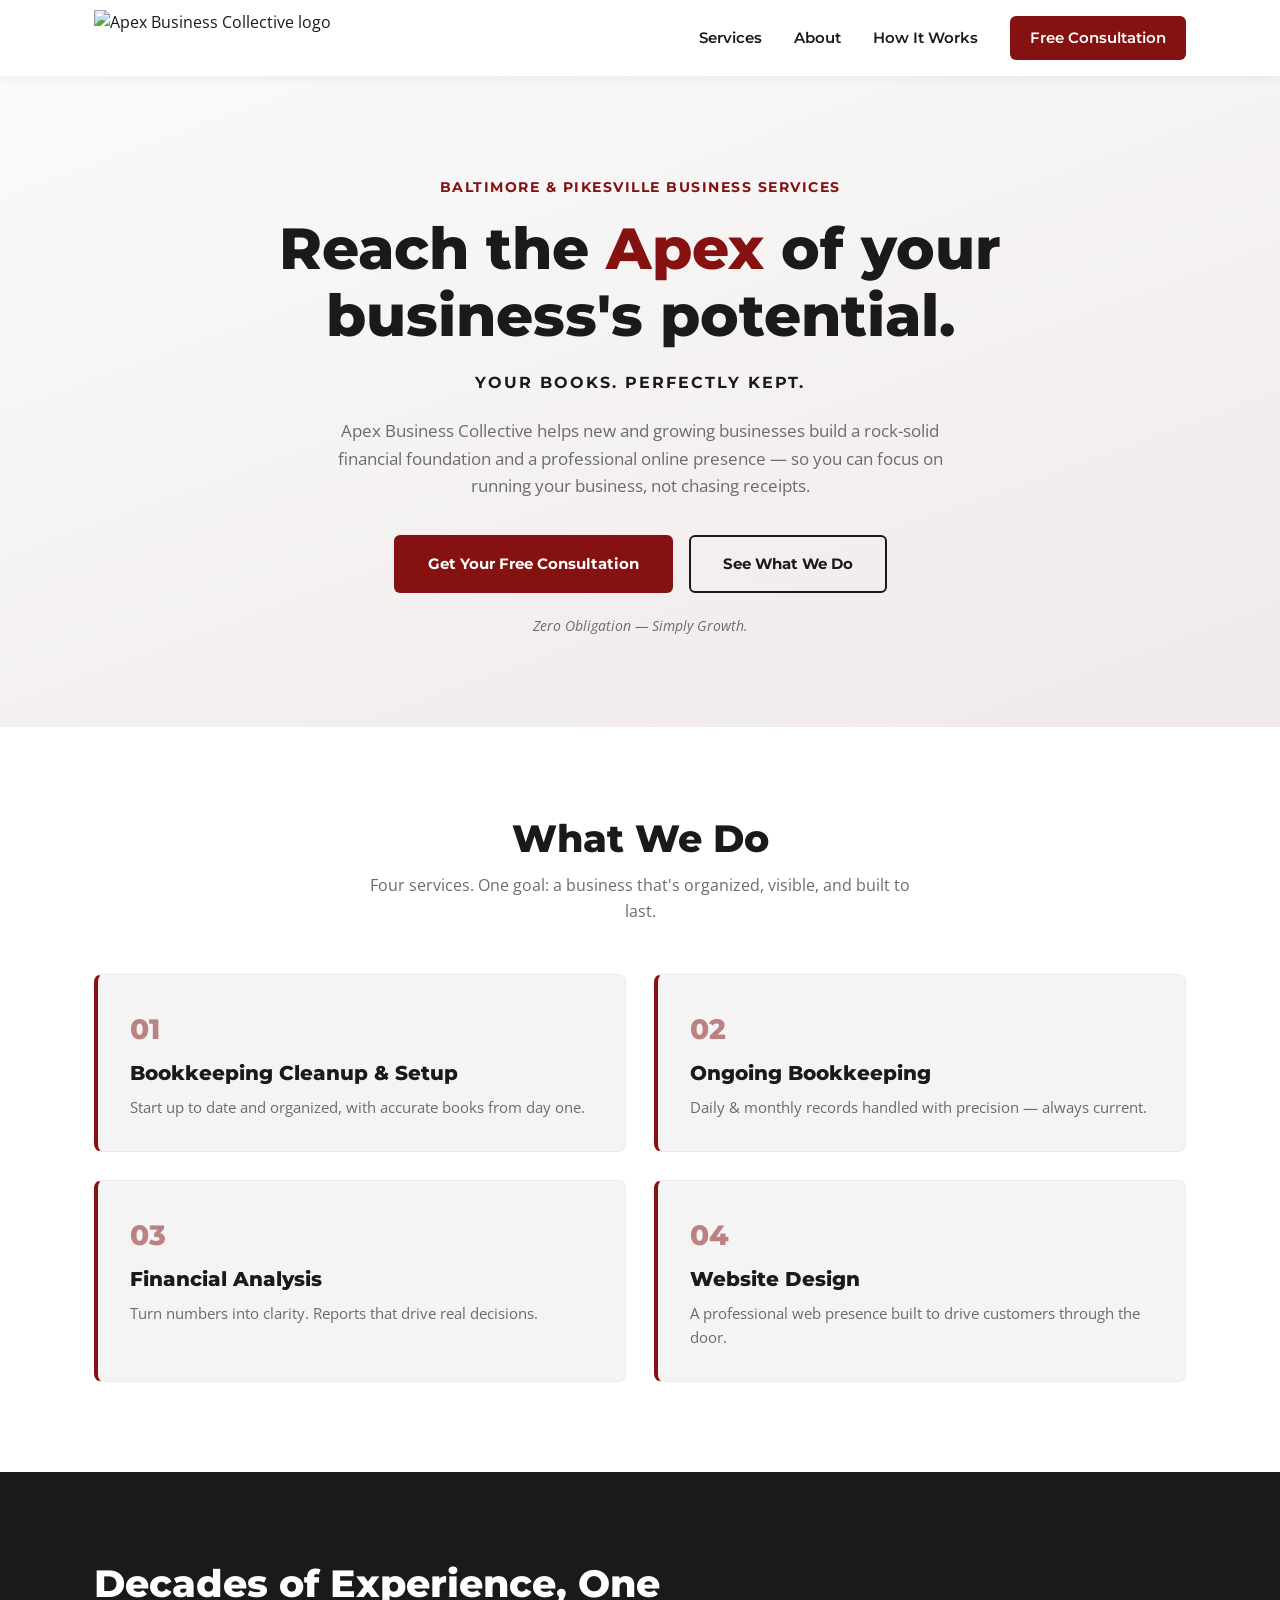
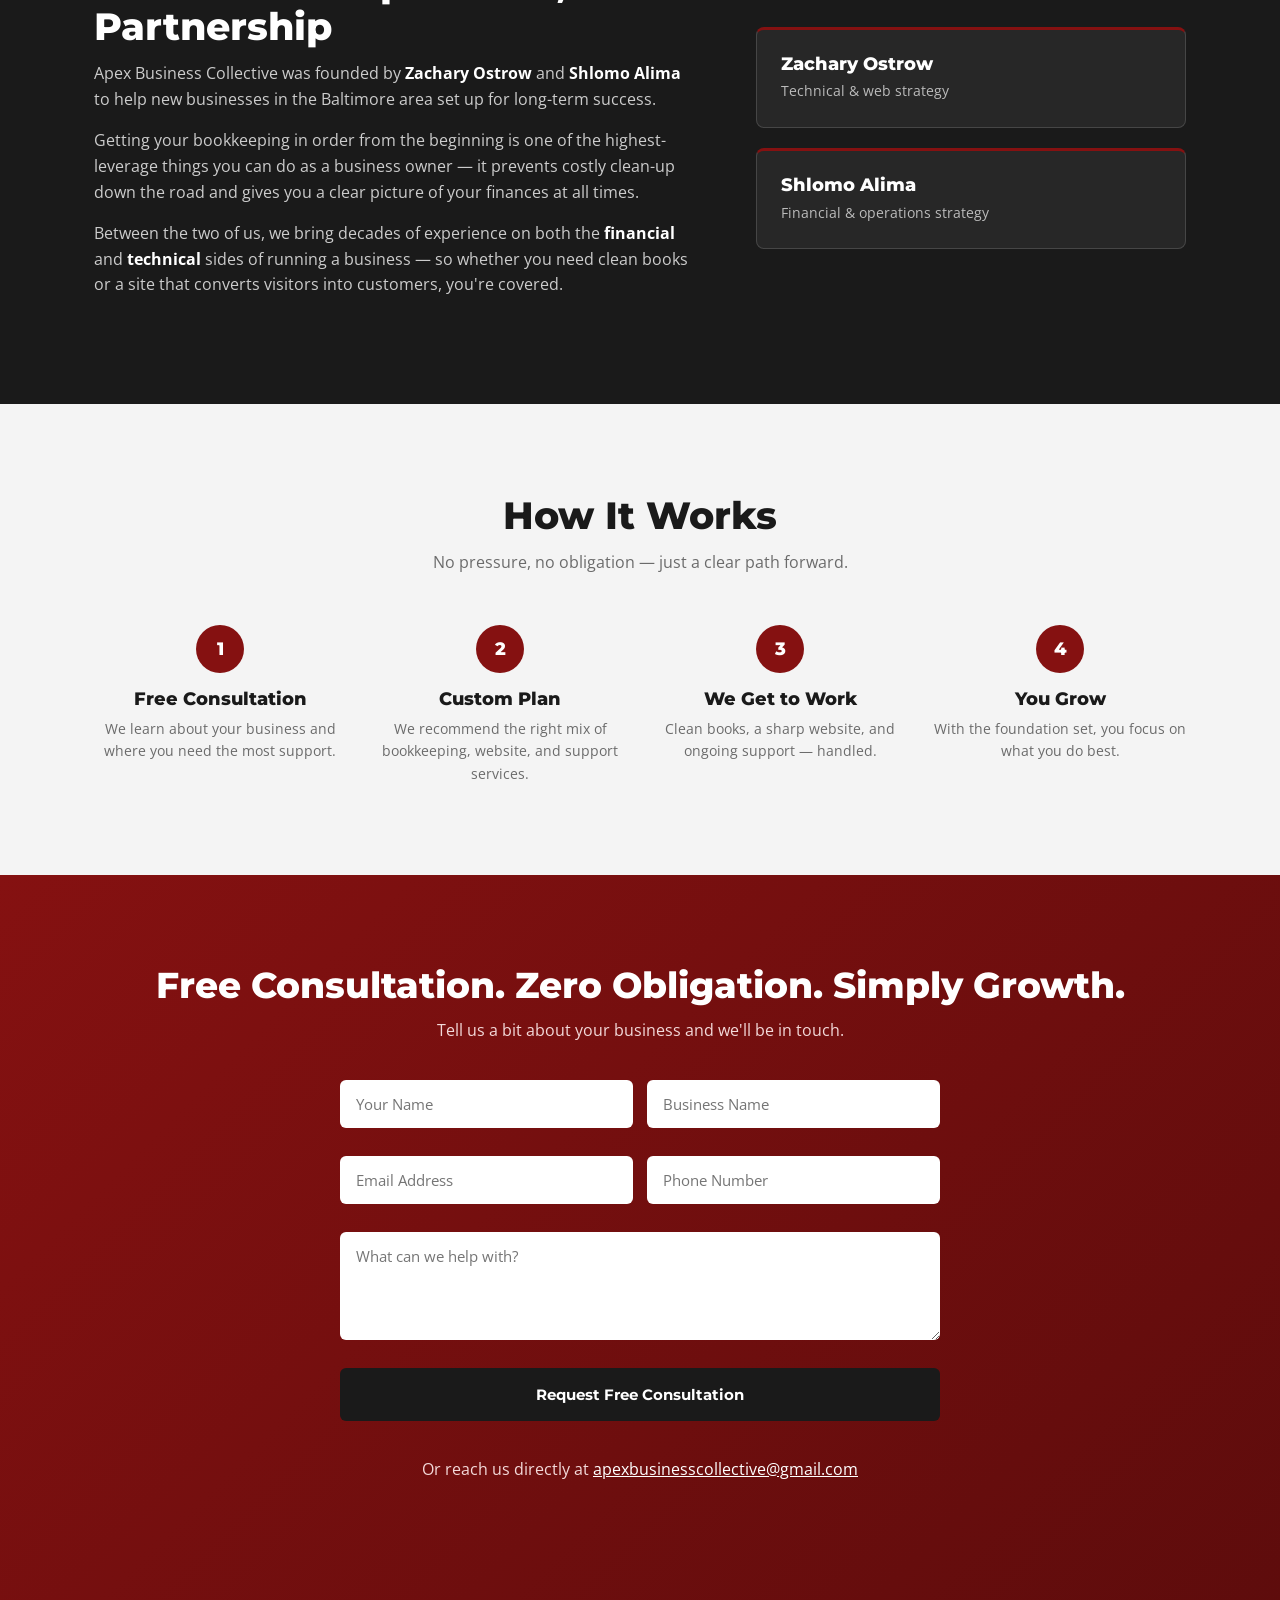
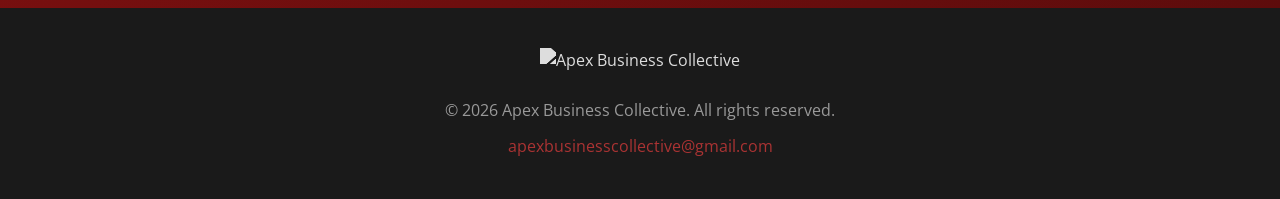
==== index.html @ ad6fc1a6 "Add files via upload" ====
<!DOCTYPE html>
<html lang="en">
<head>
<meta charset="UTF-8">
<meta name="viewport" content="width=device-width, initial-scale=1.0">
<title>Apex Business Collective | Bookkeeping, Websites &amp; Business Support</title>
<meta name="description" content="Apex Business Collective helps Baltimore & Pikesville businesses get their finances and online presence right from day one. Bookkeeping, website design, and business support. Free consultation.">
<link rel="icon" href="assets/apex-logo.png">
<link rel="preconnect" href="https://fonts.googleapis.com">
<link href="https://fonts.googleapis.com/css2?family=Montserrat:wght@400;500;600;700;800&family=Open+Sans:wght@400;500;600&display=swap" rel="stylesheet">
<link rel="stylesheet" href="styles.css">
</head>
<body>

<header class="site-header" id="top">
  <div class="container header-inner">
    <a href="#top" class="brand">
      <img src="assets/apex-logo.png" alt="Apex Business Collective logo" class="brand-logo">
    </a>
    <nav class="main-nav" id="main-nav">
      <a href="#services">Services</a>
      <a href="#about">About</a>
      <a href="#process">How It Works</a>
      <a href="#contact" class="nav-cta">Free Consultation</a>
    </nav>
    <button class="nav-toggle" id="nav-toggle" aria-label="Toggle navigation" aria-expanded="false">
      <span></span><span></span><span></span>
    </button>
  </div>
</header>

<main>

  <section class="hero">
    <div class="container hero-inner">
      <p class="hero-eyebrow">Baltimore &amp; Pikesville Business Services</p>
      <h1>Reach the <span class="accent">Apex</span> of your business's potential.</h1>
      <p class="hero-sub">YOUR BOOKS. PERFECTLY KEPT.</p>
      <p class="hero-desc">Apex Business Collective helps new and growing businesses build a rock-solid financial foundation and a professional online presence — so you can focus on running your business, not chasing receipts.</p>
      <div class="hero-actions">
        <a href="#contact" class="btn btn-primary">Get Your Free Consultation</a>
        <a href="#services" class="btn btn-ghost">See What We Do</a>
      </div>
      <p class="hero-note">Zero Obligation &mdash; Simply Growth.</p>
    </div>
  </section>

  <section class="services" id="services">
    <div class="container">
      <h2 class="section-title">What We Do</h2>
      <p class="section-sub">Four services. One goal: a business that's organized, visible, and built to last.</p>

      <div class="service-grid">
        <div class="service-card">
          <span class="service-num">01</span>
          <h3>Bookkeeping Cleanup &amp; Setup</h3>
          <p>Start up to date and organized, with accurate books from day one.</p>
        </div>
        <div class="service-card">
          <span class="service-num">02</span>
          <h3>Ongoing Bookkeeping</h3>
          <p>Daily &amp; monthly records handled with precision — always current.</p>
        </div>
        <div class="service-card">
          <span class="service-num">03</span>
          <h3>Financial Analysis</h3>
          <p>Turn numbers into clarity. Reports that drive real decisions.</p>
        </div>
        <div class="service-card">
          <span class="service-num">04</span>
          <h3>Website Design</h3>
          <p>A professional web presence built to drive customers through the door.</p>
        </div>
      </div>
    </div>
  </section>

  <section class="about" id="about">
    <div class="container about-inner">
      <div class="about-text">
        <h2 class="section-title">Decades of Experience, One Partnership</h2>
        <p>Apex Business Collective was founded by <strong>Zachary Ostrow</strong> and <strong>Shlomo Alima</strong> to help new businesses in the Baltimore area set up for long-term success.</p>
        <p>Getting your bookkeeping in order from the beginning is one of the highest-leverage things you can do as a business owner — it prevents costly clean-up down the road and gives you a clear picture of your finances at all times.</p>
        <p>Between the two of us, we bring decades of experience on both the <strong>financial</strong> and <strong>technical</strong> sides of running a business — so whether you need clean books or a site that converts visitors into customers, you're covered.</p>
      </div>
      <div class="about-cards">
        <div class="founder-card">
          <h4>Zachary Ostrow</h4>
          <p>Technical &amp; web strategy</p>
        </div>
        <div class="founder-card">
          <h4>Shlomo Alima</h4>
          <p>Financial &amp; operations strategy</p>
        </div>
      </div>
    </div>
  </section>

  <section class="process" id="process">
    <div class="container">
      <h2 class="section-title">How It Works</h2>
      <p class="section-sub">No pressure, no obligation — just a clear path forward.</p>
      <div class="process-grid">
        <div class="process-step">
          <span class="process-step-num">1</span>
          <h3>Free Consultation</h3>
          <p>We learn about your business and where you need the most support.</p>
        </div>
        <div class="process-step">
          <span class="process-step-num">2</span>
          <h3>Custom Plan</h3>
          <p>We recommend the right mix of bookkeeping, website, and support services.</p>
        </div>
        <div class="process-step">
          <span class="process-step-num">3</span>
          <h3>We Get to Work</h3>
          <p>Clean books, a sharp website, and ongoing support — handled.</p>
        </div>
        <div class="process-step">
          <span class="process-step-num">4</span>
          <h3>You Grow</h3>
          <p>With the foundation set, you focus on what you do best.</p>
        </div>
      </div>
    </div>
  </section>

  <section class="cta-banner" id="contact">
    <div class="container cta-inner">
      <h2>Free Consultation. Zero Obligation. Simply Growth.</h2>
      <p>Tell us a bit about your business and we'll be in touch.</p>

      <form class="contact-form" id="contact-form">
        <div class="form-row">
          <input type="text" name="name" placeholder="Your Name" required>
          <input type="text" name="business" placeholder="Business Name">
        </div>
        <div class="form-row">
          <input type="email" name="email" placeholder="Email Address" required>
          <input type="tel" name="phone" placeholder="Phone Number">
        </div>
        <textarea name="message" placeholder="What can we help with?" rows="4"></textarea>
        <button type="submit" class="btn btn-primary btn-wide">Request Free Consultation</button>
        <p class="form-status" id="form-status"></p>
      </form>

      <p class="cta-direct">Or reach us directly at
        <a href="mailto:apexbusinesscollective@gmail.com">apexbusinesscollective@gmail.com</a>
      </p>
    </div>
  </section>

</main>

<footer class="site-footer">
  <div class="container footer-inner">
    <img src="assets/apex-logo.png" alt="Apex Business Collective" class="footer-logo">
    <p>&copy; <span id="year"></span> Apex Business Collective. All rights reserved.</p>
    <p class="footer-email"><a href="mailto:apexbusinesscollective@gmail.com">apexbusinesscollective@gmail.com</a></p>
  </div>
</footer>

<script src="script.js"></script>
</body>
</html>
---- styles.css ----
:root {
  --maroon: #851111;
  --maroon-dark: #5e0c0c;
  --maroon-light: #a33;
  --black: #1a1a1a;
  --gray: #6b6b6b;
  --gray-light: #f4f4f4;
  --white: #ffffff;
  --font-head: 'Montserrat', sans-serif;
  --font-body: 'Open Sans', sans-serif;
}

* { margin: 0; padding: 0; box-sizing: border-box; }

html { scroll-behavior: smooth; }

body {
  font-family: var(--font-body);
  color: var(--black);
  line-height: 1.6;
  background: var(--white);
}

img { max-width: 100%; display: block; }

.container {
  max-width: 1140px;
  margin: 0 auto;
  padding: 0 24px;
}

h1, h2, h3, h4 {
  font-family: var(--font-head);
  font-weight: 800;
  line-height: 1.15;
}

a { color: inherit; text-decoration: none; }

/* Header */
.site-header {
  position: sticky;
  top: 0;
  z-index: 100;
  background: var(--white);
  box-shadow: 0 2px 12px rgba(0,0,0,0.06);
}

.header-inner {
  display: flex;
  align-items: center;
  justify-content: space-between;
  height: 76px;
}

.brand-logo { height: 56px; width: auto; }

.main-nav {
  display: flex;
  align-items: center;
  gap: 32px;
}

.main-nav a {
  font-family: var(--font-head);
  font-weight: 600;
  font-size: 15px;
  color: var(--black);
  transition: color 0.2s;
}

.main-nav a:hover { color: var(--maroon); }

.nav-cta {
  background: var(--maroon);
  color: var(--white) !important;
  padding: 10px 20px;
  border-radius: 6px;
}

.nav-cta:hover { background: var(--maroon-dark); color: var(--white) !important; }

.nav-toggle {
  display: none;
  flex-direction: column;
  justify-content: center;
  gap: 5px;
  background: none;
  border: none;
  cursor: pointer;
  width: 32px;
  height: 32px;
}

.nav-toggle span {
  display: block;
  height: 3px;
  width: 100%;
  background: var(--black);
  border-radius: 2px;
}

/* Hero */
.hero {
  background: linear-gradient(160deg, #fafafa 0%, #f0e9e9 100%);
  padding: 100px 0 90px;
  text-align: center;
}

.hero-eyebrow {
  font-family: var(--font-head);
  font-weight: 700;
  letter-spacing: 1.5px;
  text-transform: uppercase;
  color: var(--maroon);
  font-size: 14px;
  margin-bottom: 18px;
}

.hero h1 {
  font-size: clamp(36px, 6vw, 58px);
  max-width: 820px;
  margin: 0 auto 20px;
}

.accent { color: var(--maroon); }

.hero-sub {
  font-family: var(--font-head);
  font-weight: 700;
  letter-spacing: 2px;
  font-size: 16px;
  color: var(--black);
  margin-bottom: 22px;
}

.hero-desc {
  max-width: 620px;
  margin: 0 auto 36px;
  color: var(--gray);
  font-size: 17px;
}

.hero-actions {
  display: flex;
  gap: 16px;
  justify-content: center;
  flex-wrap: wrap;
  margin-bottom: 22px;
}

.btn {
  font-family: var(--font-head);
  font-weight: 700;
  font-size: 15px;
  padding: 15px 32px;
  border-radius: 6px;
  display: inline-block;
  transition: all 0.2s;
  cursor: pointer;
  border: 2px solid transparent;
}

.btn-primary {
  background: var(--maroon);
  color: var(--white);
}

.btn-primary:hover {
  background: var(--maroon-dark);
  transform: translateY(-2px);
}

.btn-ghost {
  border-color: var(--black);
  color: var(--black);
}

.btn-ghost:hover {
  background: var(--black);
  color: var(--white);
}

.btn-wide { width: 100%; }

.hero-note {
  font-style: italic;
  color: var(--gray);
  font-size: 14px;
}

/* Section generic */
.section-title {
  font-size: clamp(28px, 4vw, 38px);
  text-align: center;
  margin-bottom: 12px;
}

.section-sub {
  text-align: center;
  color: var(--gray);
  max-width: 560px;
  margin: 0 auto 50px;
  font-size: 16px;
}

.services { padding: 90px 0; }

.service-grid {
  display: grid;
  grid-template-columns: repeat(2, 1fr);
  gap: 28px;
}

.service-card {
  background: var(--gray-light);
  border: 1px solid #eaeaea;
  border-left: 4px solid var(--maroon);
  border-radius: 8px;
  padding: 32px;
  transition: transform 0.2s, box-shadow 0.2s;
}

.service-card:hover {
  transform: translateY(-4px);
  box-shadow: 0 10px 24px rgba(0,0,0,0.08);
}

.service-num {
  font-family: var(--font-head);
  font-weight: 800;
  font-size: 28px;
  color: var(--maroon);
  opacity: 0.5;
}

.service-card h3 { margin: 10px 0 10px; font-size: 20px; }
.service-card p { color: var(--gray); font-size: 15px; }

/* About */
.about {
  background: var(--black);
  color: var(--white);
  padding: 90px 0;
}

.about-inner {
  display: grid;
  grid-template-columns: 1.4fr 1fr;
  gap: 60px;
  align-items: center;
}

.about-text .section-title { text-align: left; color: var(--white); }
.about-text p { color: #ccc; margin-bottom: 16px; font-size: 16px; }
.about-text strong { color: var(--white); }

.about-cards {
  display: flex;
  flex-direction: column;
  gap: 20px;
}

.founder-card {
  background: rgba(255,255,255,0.06);
  border: 1px solid rgba(255,255,255,0.15);
  border-radius: 8px;
  padding: 24px;
  border-top: 3px solid var(--maroon);
}

.founder-card h4 { font-size: 18px; margin-bottom: 6px; }
.founder-card p { color: #bbb; font-size: 14px; }

/* Process */
.process { padding: 90px 0; background: var(--gray-light); }

.process-grid {
  display: grid;
  grid-template-columns: repeat(4, 1fr);
  gap: 28px;
}

.process-step { text-align: center; }

.process-step-num {
  display: inline-flex;
  align-items: center;
  justify-content: center;
  width: 48px;
  height: 48px;
  border-radius: 50%;
  background: var(--maroon);
  color: var(--white);
  font-family: var(--font-head);
  font-weight: 800;
  font-size: 18px;
  margin-bottom: 16px;
}

.process-step h3 { font-size: 18px; margin-bottom: 8px; }
.process-step p { color: var(--gray); font-size: 14px; }

/* CTA / Contact */
.cta-banner {
  background: linear-gradient(135deg, var(--maroon) 0%, var(--maroon-dark) 100%);
  color: var(--white);
  padding: 90px 0;
}

.cta-inner { text-align: center; }

.cta-banner h2 {
  font-size: clamp(26px, 4vw, 36px);
  margin-bottom: 12px;
}

.cta-banner p { color: #f3d9d9; margin-bottom: 36px; }

.contact-form {
  max-width: 600px;
  margin: 0 auto;
  text-align: left;
}

.form-row {
  display: grid;
  grid-template-columns: 1fr 1fr;
  gap: 14px;
  margin-bottom: 14px;
}

.contact-form input,
.contact-form textarea {
  width: 100%;
  padding: 14px 16px;
  border-radius: 6px;
  border: none;
  font-family: var(--font-body);
  font-size: 15px;
  margin-bottom: 14px;
  background: var(--white);
  color: var(--black);
}

.contact-form textarea { resize: vertical; }

.contact-form .btn-primary {
  background: var(--black);
  margin-top: 6px;
}

.contact-form .btn-primary:hover { background: #000; }

.form-status {
  margin-top: 14px;
  font-size: 14px;
  color: #fff;
  font-weight: 600;
}

.cta-direct {
  margin-top: 30px;
  color: #f3d9d9;
}

.cta-direct a { color: var(--white); text-decoration: underline; }

/* Footer */
.site-footer {
  background: var(--black);
  color: #999;
  padding: 40px 0;
}

.footer-inner {
  display: flex;
  flex-direction: column;
  align-items: center;
  gap: 10px;
  text-align: center;
}

.footer-logo { height: 40px; filter: brightness(0) invert(1); opacity: 0.85; }

.footer-email a { color: var(--maroon-light); }

/* Responsive */
@media (max-width: 880px) {
  .about-inner { grid-template-columns: 1fr; }
  .about-text .section-title { text-align: center; }
  .process-grid { grid-template-columns: repeat(2, 1fr); }
}

@media (max-width: 720px) {
  .main-nav {
    position: absolute;
    top: 76px;
    left: 0;
    right: 0;
    background: var(--white);
    flex-direction: column;
    align-items: flex-start;
    padding: 20px 24px 28px;
    gap: 18px;
    box-shadow: 0 8px 16px rgba(0,0,0,0.08);
    display: none;
  }
  .main-nav.open { display: flex; }
  .nav-toggle { display: flex; }
  .service-grid { grid-template-columns: 1fr; }
  .process-grid { grid-template-columns: 1fr; }
  .form-row { grid-template-columns: 1fr; }
}
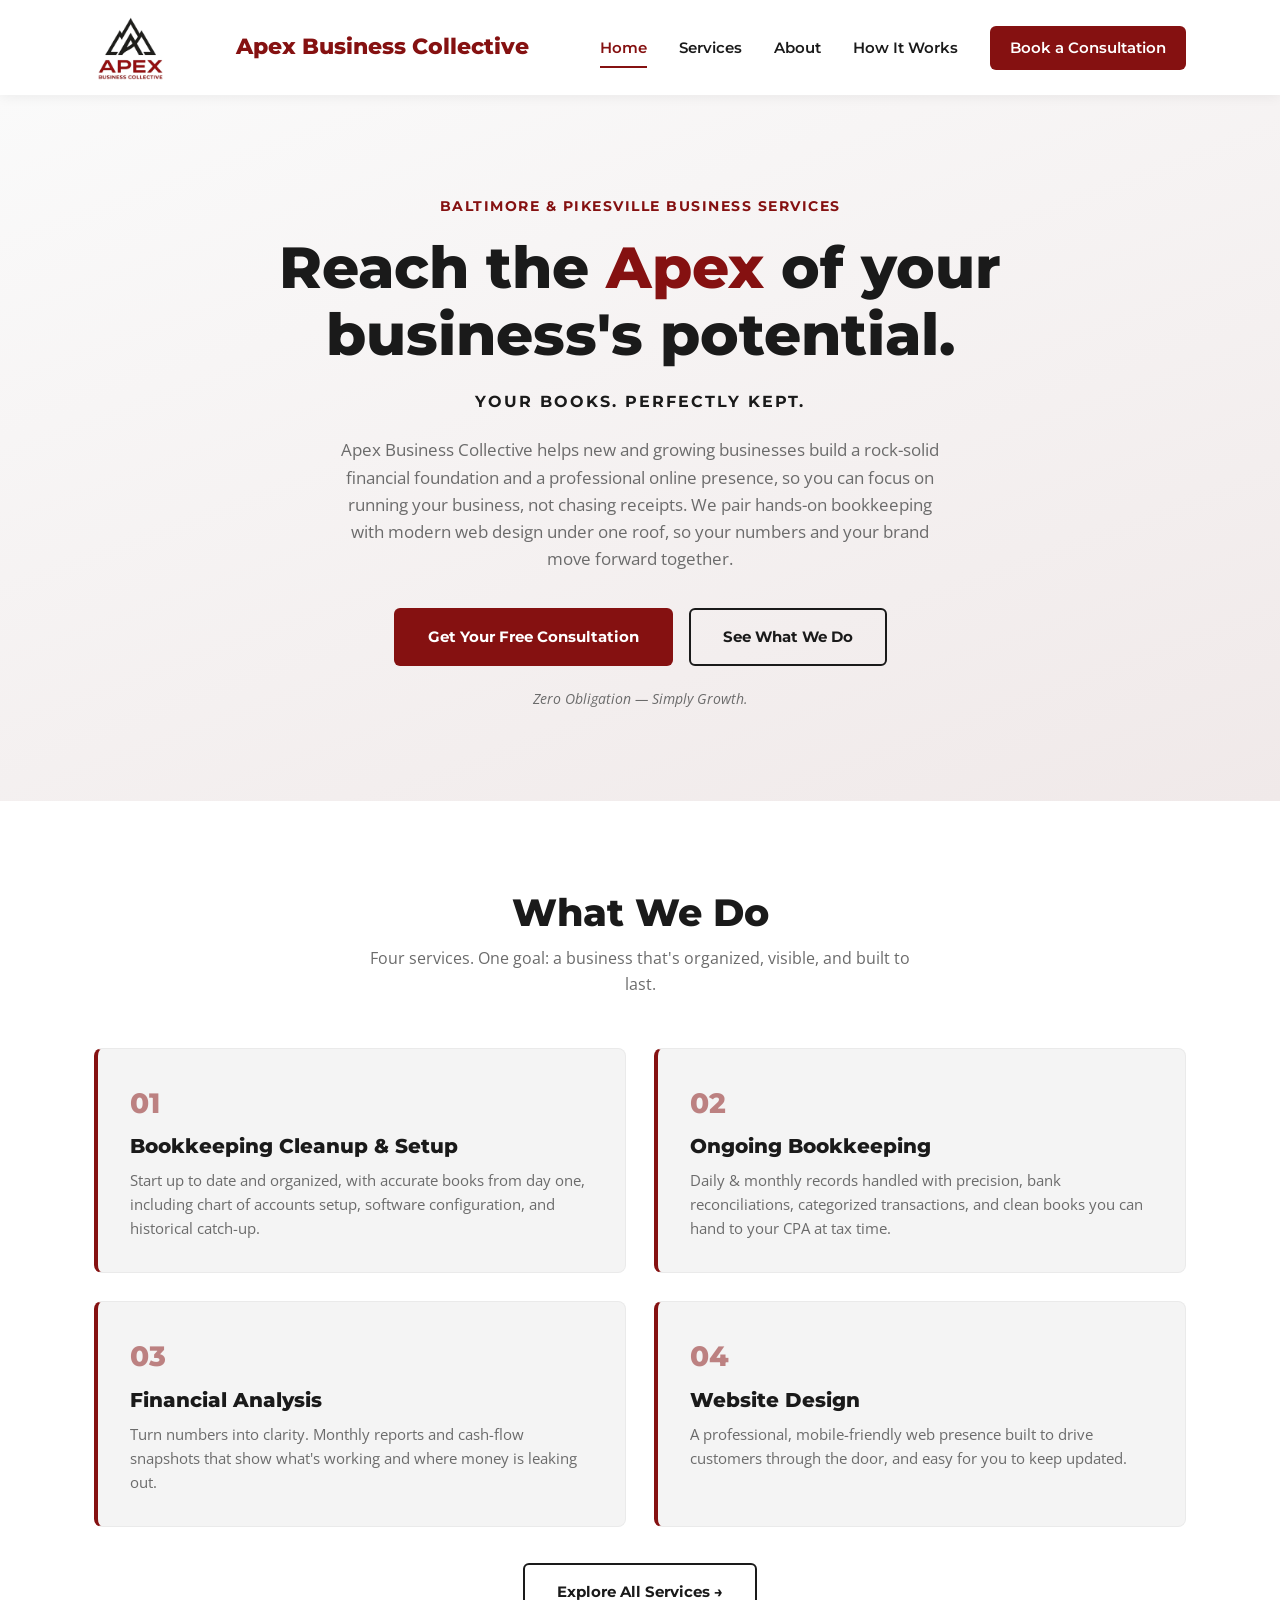
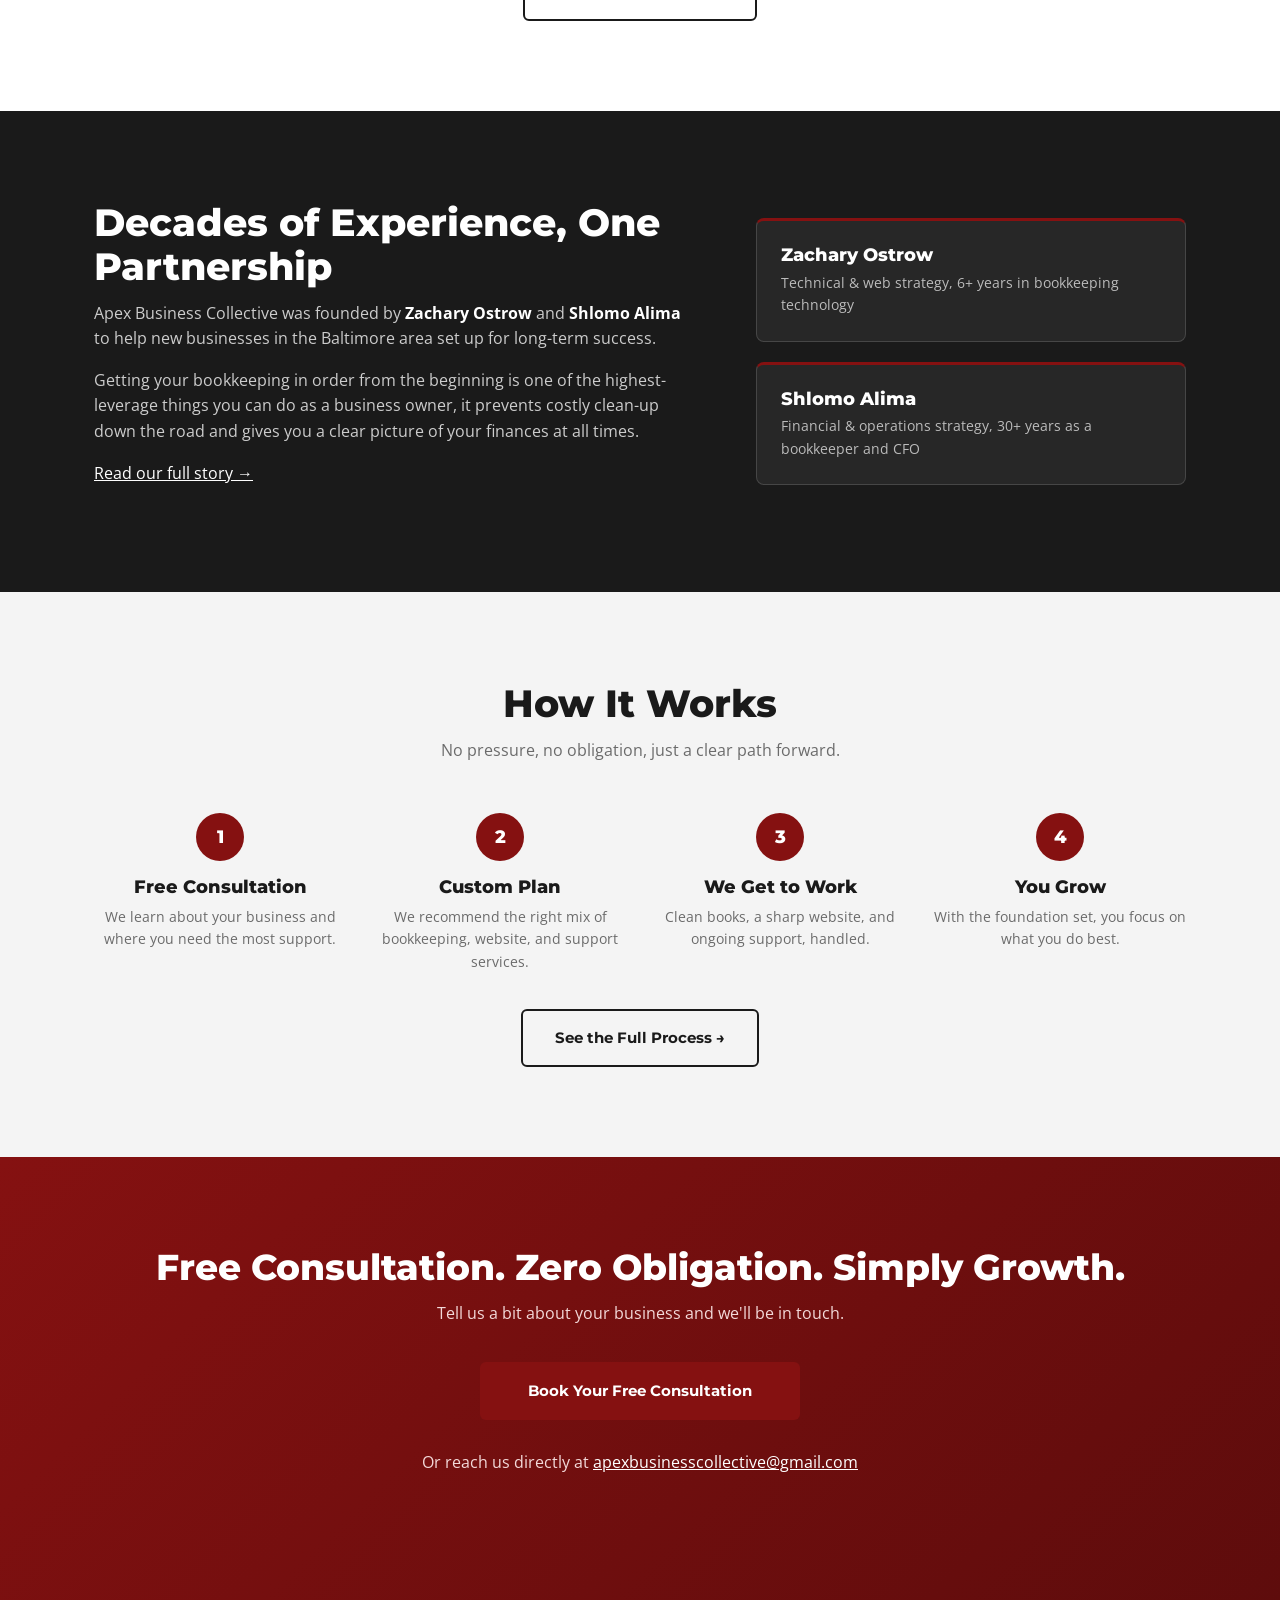
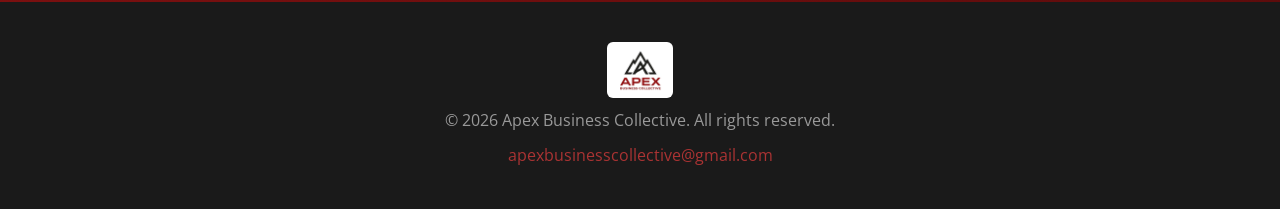
==== commit ff61e94d: "Add files via upload" ====
--- a/index.html
+++ b/index.html
@@ -14,18 +14,22 @@
 
 <header class="site-header" id="top">
   <div class="container header-inner">
-    <a href="#top" class="brand">
+    <a href="index.html" class="brand-logo-link">
       <img src="assets/apex-logo.png" alt="Apex Business Collective logo" class="brand-logo">
     </a>
+    <a href="index.html" class="brand-text">Apex Business Collective</a>
+    <div class="nav-wrapper">
     <nav class="main-nav" id="main-nav">
-      <a href="#services">Services</a>
-      <a href="#about">About</a>
-      <a href="#process">How It Works</a>
-      <a href="#contact" class="nav-cta">Free Consultation</a>
+      <a href="index.html" class="active">Home</a>
+      <a href="services.html">Services</a>
+      <a href="about.html">About</a>
+      <a href="process.html">How It Works</a>
+      <a href="https://calendar.app.google/qiCQmTre6KqLzsWX6" class="nav-cta" target="_blank" rel="noopener">Book a Consultation</a>
     </nav>
     <button class="nav-toggle" id="nav-toggle" aria-label="Toggle navigation" aria-expanded="false">
       <span></span><span></span><span></span>
     </button>
+    </div>
   </div>
 </header>
 
@@ -36,114 +40,106 @@
       <p class="hero-eyebrow">Baltimore &amp; Pikesville Business Services</p>
       <h1>Reach the <span class="accent">Apex</span> of your business's potential.</h1>
       <p class="hero-sub">YOUR BOOKS. PERFECTLY KEPT.</p>
-      <p class="hero-desc">Apex Business Collective helps new and growing businesses build a rock-solid financial foundation and a professional online presence — so you can focus on running your business, not chasing receipts.</p>
+      <p class="hero-desc">Apex Business Collective helps new and growing businesses build a rock-solid financial foundation and a professional online presence, so you can focus on running your business, not chasing receipts. We pair hands-on bookkeeping with modern web design under one roof, so your numbers and your brand move forward together.</p>
       <div class="hero-actions">
-        <a href="#contact" class="btn btn-primary">Get Your Free Consultation</a>
-        <a href="#services" class="btn btn-ghost">See What We Do</a>
+        <a href="https://calendar.app.google/qiCQmTre6KqLzsWX6" class="btn btn-primary" target="_blank" rel="noopener">Get Your Free Consultation</a>
+        <a href="services.html" class="btn btn-ghost">See What We Do</a>
       </div>
       <p class="hero-note">Zero Obligation &mdash; Simply Growth.</p>
     </div>
   </section>
 
-  <section class="services" id="services">
+  <section class="services">
     <div class="container">
-      <h2 class="section-title">What We Do</h2>
-      <p class="section-sub">Four services. One goal: a business that's organized, visible, and built to last.</p>
+      <h2 class="section-title reveal">What We Do</h2>
+      <p class="section-sub reveal">Four services. One goal: a business that's organized, visible, and built to last.</p>
 
-      <div class="service-grid">
-        <div class="service-card">
+      <div class="service-grid reveal-stagger">
+        <div class="service-card reveal-item">
           <span class="service-num">01</span>
           <h3>Bookkeeping Cleanup &amp; Setup</h3>
-          <p>Start up to date and organized, with accurate books from day one.</p>
+          <p>Start up to date and organized, with accurate books from day one, including chart of accounts setup, software configuration, and historical catch-up.</p>
         </div>
-        <div class="service-card">
+        <div class="service-card reveal-item">
           <span class="service-num">02</span>
           <h3>Ongoing Bookkeeping</h3>
-          <p>Daily &amp; monthly records handled with precision — always current.</p>
+          <p>Daily &amp; monthly records handled with precision, bank reconciliations, categorized transactions, and clean books you can hand to your CPA at tax time.</p>
         </div>
-        <div class="service-card">
+        <div class="service-card reveal-item">
           <span class="service-num">03</span>
           <h3>Financial Analysis</h3>
-          <p>Turn numbers into clarity. Reports that drive real decisions.</p>
+          <p>Turn numbers into clarity. Monthly reports and cash-flow snapshots that show what's working and where money is leaking out.</p>
         </div>
-        <div class="service-card">
+        <div class="service-card reveal-item">
           <span class="service-num">04</span>
           <h3>Website Design</h3>
-          <p>A professional web presence built to drive customers through the door.</p>
+          <p>A professional, mobile-friendly web presence built to drive customers through the door, and easy for you to keep updated.</p>
+        </div>
+      </div>
+      <p class="reveal" style="text-align:center; margin-top:36px;">
+        <a href="services.html" class="btn btn-ghost">Explore All Services &rarr;</a>
+      </p>
+    </div>
+  </section>
+
+  <section class="about">
+    <div class="container about-inner">
+      <div class="about-text reveal">
+        <h2 class="section-title">Decades of Experience, One Partnership</h2>
+        <p>Apex Business Collective was founded by <strong>Zachary Ostrow</strong> and <strong>Shlomo Alima</strong> to help new businesses in the Baltimore area set up for long-term success.</p>
+        <p>Getting your bookkeeping in order from the beginning is one of the highest-leverage things you can do as a business owner, it prevents costly clean-up down the road and gives you a clear picture of your finances at all times.</p>
+        <p><a href="about.html" style="color:#fff; text-decoration: underline;">Read our full story &rarr;</a></p>
+      </div>
+      <div class="about-cards reveal">
+        <div class="founder-card">
+          <h4>Zachary Ostrow</h4>
+          <p>Technical &amp; web strategy, 6+ years in bookkeeping technology</p>
+        </div>
+        <div class="founder-card">
+          <h4>Shlomo Alima</h4>
+          <p>Financial &amp; operations strategy, 30+ years as a bookkeeper and CFO</p>
         </div>
       </div>
     </div>
   </section>
 
-  <section class="about" id="about">
-    <div class="container about-inner">
-      <div class="about-text">
-        <h2 class="section-title">Decades of Experience, One Partnership</h2>
-        <p>Apex Business Collective was founded by <strong>Zachary Ostrow</strong> and <strong>Shlomo Alima</strong> to help new businesses in the Baltimore area set up for long-term success.</p>
-        <p>Getting your bookkeeping in order from the beginning is one of the highest-leverage things you can do as a business owner — it prevents costly clean-up down the road and gives you a clear picture of your finances at all times.</p>
-        <p>Between the two of us, we bring decades of experience on both the <strong>financial</strong> and <strong>technical</strong> sides of running a business — so whether you need clean books or a site that converts visitors into customers, you're covered.</p>
-      </div>
-      <div class="about-cards">
-        <div class="founder-card">
-          <h4>Zachary Ostrow</h4>
-          <p>Technical &amp; web strategy</p>
-        </div>
-        <div class="founder-card">
-          <h4>Shlomo Alima</h4>
-          <p>Financial &amp; operations strategy</p>
-        </div>
-      </div>
-    </div>
-  </section>
-
-  <section class="process" id="process">
+  <section class="process">
     <div class="container">
-      <h2 class="section-title">How It Works</h2>
-      <p class="section-sub">No pressure, no obligation — just a clear path forward.</p>
-      <div class="process-grid">
-        <div class="process-step">
+      <h2 class="section-title reveal">How It Works</h2>
+      <p class="section-sub reveal">No pressure, no obligation, just a clear path forward.</p>
+      <div class="process-grid reveal-stagger">
+        <div class="process-step reveal-item">
           <span class="process-step-num">1</span>
           <h3>Free Consultation</h3>
           <p>We learn about your business and where you need the most support.</p>
         </div>
-        <div class="process-step">
+        <div class="process-step reveal-item">
           <span class="process-step-num">2</span>
           <h3>Custom Plan</h3>
           <p>We recommend the right mix of bookkeeping, website, and support services.</p>
         </div>
-        <div class="process-step">
+        <div class="process-step reveal-item">
           <span class="process-step-num">3</span>
           <h3>We Get to Work</h3>
-          <p>Clean books, a sharp website, and ongoing support — handled.</p>
+          <p>Clean books, a sharp website, and ongoing support, handled.</p>
         </div>
-        <div class="process-step">
+        <div class="process-step reveal-item">
           <span class="process-step-num">4</span>
           <h3>You Grow</h3>
           <p>With the foundation set, you focus on what you do best.</p>
         </div>
       </div>
+      <p class="reveal" style="text-align:center; margin-top:36px;">
+        <a href="process.html" class="btn btn-ghost">See the Full Process &rarr;</a>
+      </p>
     </div>
   </section>
 
   <section class="cta-banner" id="contact">
-    <div class="container cta-inner">
+    <div class="container cta-inner reveal">
       <h2>Free Consultation. Zero Obligation. Simply Growth.</h2>
       <p>Tell us a bit about your business and we'll be in touch.</p>
-
-      <form class="contact-form" id="contact-form">
-        <div class="form-row">
-          <input type="text" name="name" placeholder="Your Name" required>
-          <input type="text" name="business" placeholder="Business Name">
-        </div>
-        <div class="form-row">
-          <input type="email" name="email" placeholder="Email Address" required>
-          <input type="tel" name="phone" placeholder="Phone Number">
-        </div>
-        <textarea name="message" placeholder="What can we help with?" rows="4"></textarea>
-        <button type="submit" class="btn btn-primary btn-wide">Request Free Consultation</button>
-        <p class="form-status" id="form-status"></p>
-      </form>
-
+      <a href="https://calendar.app.google/qiCQmTre6KqLzsWX6" class="btn btn-primary btn-wide" style="max-width:320px; margin: 0 auto; display:block;" target="_blank" rel="noopener">Book Your Free Consultation</a>
       <p class="cta-direct">Or reach us directly at
         <a href="mailto:apexbusinesscollective@gmail.com">apexbusinesscollective@gmail.com</a>
       </p>
--- a/styles.css
+++ b/styles.css
@@ -19,7 +19,42 @@
   color: var(--black);
   line-height: 1.6;
   background: var(--white);
-}
+  opacity: 0;
+  transition: opacity 0.35s ease;
+}
+
+body.is-loaded { opacity: 1; }
+body.is-leaving { opacity: 0; }
+
+/* Scroll-reveal */
+.reveal {
+  opacity: 0;
+  transform: translateY(28px);
+  transition: opacity 0.7s ease, transform 0.7s ease;
+}
+
+.reveal.in-view {
+  opacity: 1;
+  transform: translateY(0);
+}
+
+.reveal-stagger.in-view .reveal-item {
+  opacity: 1;
+  transform: translateY(0);
+}
+
+.reveal-item {
+  opacity: 0;
+  transform: translateY(24px);
+  transition: opacity 0.6s ease, transform 0.6s ease;
+}
+
+.reveal-stagger.in-view .reveal-item:nth-child(1) { transition-delay: 0.05s; }
+.reveal-stagger.in-view .reveal-item:nth-child(2) { transition-delay: 0.15s; }
+.reveal-stagger.in-view .reveal-item:nth-child(3) { transition-delay: 0.25s; }
+.reveal-stagger.in-view .reveal-item:nth-child(4) { transition-delay: 0.35s; }
+.reveal-stagger.in-view .reveal-item:nth-child(5) { transition-delay: 0.45s; }
+.reveal-stagger.in-view .reveal-item:nth-child(6) { transition-delay: 0.55s; }
 
 img { max-width: 100%; display: block; }
 
@@ -50,10 +85,25 @@
   display: flex;
   align-items: center;
   justify-content: space-between;
-  height: 76px;
-}
-
-.brand-logo { height: 56px; width: auto; }
+  height: 95px;
+}
+
+.brand-logo { height: 70px; width: auto; }
+
+.brand-text {
+  font-family: var(--font-head);
+  font-weight: 800;
+  font-size: 22px;
+  color: var(--maroon);
+  line-height: 1.1;
+  white-space: nowrap;
+}
+
+.nav-wrapper {
+  display: flex;
+  align-items: center;
+  gap: 20px;
+}
 
 .main-nav {
   display: flex;
@@ -70,6 +120,21 @@
 }
 
 .main-nav a:hover { color: var(--maroon); }
+
+.main-nav a.active {
+  color: var(--maroon);
+  position: relative;
+}
+
+.main-nav a.active::after {
+  content: '';
+  position: absolute;
+  left: 0;
+  right: 0;
+  bottom: -8px;
+  height: 2px;
+  background: var(--maroon);
+}
 
 .nav-cta {
   background: var(--maroon);
@@ -107,6 +172,45 @@
   text-align: center;
 }
 
+/* Page Hero (subpages) */
+.page-hero {
+  background: linear-gradient(135deg, var(--black) 0%, #2a1414 100%);
+  color: var(--white);
+  padding: 80px 0 64px;
+  text-align: center;
+}
+
+.page-hero-eyebrow {
+  font-family: var(--font-head);
+  font-weight: 700;
+  letter-spacing: 1.5px;
+  text-transform: uppercase;
+  color: var(--maroon-light);
+  font-size: 14px;
+  margin-bottom: 14px;
+}
+
+.page-hero h1 {
+  font-size: clamp(32px, 5vw, 46px);
+  margin-bottom: 16px;
+}
+
+.page-hero p {
+  max-width: 620px;
+  margin: 0 auto;
+  color: #d8cccc;
+  font-size: 17px;
+}
+
+.breadcrumb {
+  font-size: 13px;
+  color: #c9a8a8;
+  margin-bottom: 18px;
+}
+
+.breadcrumb a { color: var(--white); }
+.breadcrumb a:hover { color: var(--maroon-light); }
+
 .hero-eyebrow {
   font-family: var(--font-head);
   font-weight: 700;
@@ -236,6 +340,234 @@
 
 .service-card h3 { margin: 10px 0 10px; font-size: 20px; }
 .service-card p { color: var(--gray); font-size: 15px; }
+
+/* Service detail (services.html) */
+.service-detail {
+  padding: 90px 0;
+  border-bottom: 1px solid #ececec;
+}
+
+.service-detail:nth-of-type(even) { background: var(--gray-light); }
+
+.service-detail-inner {
+  display: grid;
+  grid-template-columns: 0.8fr 1.2fr;
+  gap: 50px;
+  align-items: start;
+}
+
+.service-detail-num {
+  font-family: var(--font-head);
+  font-weight: 800;
+  font-size: 64px;
+  color: var(--maroon);
+  opacity: 0.25;
+  line-height: 1;
+}
+
+.service-detail-head h2 {
+  font-size: clamp(24px, 3vw, 30px);
+  margin: 4px 0 14px;
+}
+
+.service-detail-head p { color: var(--gray); font-size: 16px; }
+
+.service-detail-list {
+  list-style: none;
+}
+
+.service-detail-list li {
+  padding: 10px 0 10px 30px;
+  border-bottom: 1px solid #e6e6e6;
+  position: relative;
+  font-size: 15px;
+}
+
+.service-detail-list li:last-child { border-bottom: none; }
+
+.service-detail-list li::before {
+  content: '✓';
+  position: absolute;
+  left: 0;
+  color: var(--maroon);
+  font-weight: 700;
+}
+
+/* Mini comparison / value props */
+.value-grid {
+  display: grid;
+  grid-template-columns: repeat(3, 1fr);
+  gap: 28px;
+}
+
+.value-card {
+  text-align: center;
+  padding: 30px 20px;
+}
+
+.value-card .value-icon {
+  font-size: 30px;
+  color: var(--maroon);
+  margin-bottom: 14px;
+}
+
+.value-card h3 { font-size: 18px; margin-bottom: 8px; }
+.value-card p { color: var(--gray); font-size: 14px; }
+
+/* About page detail */
+.story {
+  padding: 90px 0;
+}
+
+.story-inner { max-width: 760px; margin: 0 auto; }
+.story-inner p { margin-bottom: 18px; font-size: 16.5px; color: #333; }
+
+.founders-detail {
+  padding: 90px 0;
+  background: var(--gray-light);
+}
+
+.founder-detail-grid {
+  display: grid;
+  grid-template-columns: repeat(2, 1fr);
+  gap: 36px;
+  align-items: start;
+}
+
+.values-band {
+  padding: 90px 0;
+}
+
+/* Process timeline */
+.timeline {
+  max-width: 760px;
+  margin: 0 auto;
+}
+
+.timeline-step {
+  display: grid;
+  grid-template-columns: 64px 1fr;
+  gap: 24px;
+  padding-bottom: 46px;
+  position: relative;
+}
+
+.timeline-step:last-child { padding-bottom: 0; }
+
+.timeline-step::before {
+  content: '';
+  position: absolute;
+  left: 31px;
+  top: 64px;
+  bottom: 0;
+  width: 2px;
+  background: #e2cccc;
+}
+
+.timeline-step:last-child::before { display: none; }
+
+.timeline-num {
+  width: 64px;
+  height: 64px;
+  border-radius: 50%;
+  background: var(--maroon);
+  color: var(--white);
+  font-family: var(--font-head);
+  font-weight: 800;
+  font-size: 22px;
+  display: flex;
+  align-items: center;
+  justify-content: center;
+  z-index: 1;
+}
+
+.timeline-content h3 { font-size: 20px; margin-bottom: 6px; }
+.timeline-content .timeline-meta {
+  color: var(--maroon);
+  font-size: 13px;
+  font-weight: 700;
+  text-transform: uppercase;
+  letter-spacing: 0.5px;
+  margin-bottom: 8px;
+  display: inline-block;
+}
+.timeline-content p { color: var(--gray); font-size: 15.5px; }
+
+/* FAQ accordion */
+.faq { padding: 90px 0; background: var(--gray-light); }
+
+.faq-list { max-width: 760px; margin: 0 auto; }
+
+.faq-item {
+  border-bottom: 1px solid #ddd;
+}
+
+.faq-question {
+  width: 100%;
+  background: none;
+  border: none;
+  text-align: left;
+  padding: 22px 0;
+  font-family: var(--font-head);
+  font-weight: 700;
+  font-size: 17px;
+  cursor: pointer;
+  display: flex;
+  justify-content: space-between;
+  align-items: center;
+  color: var(--black);
+}
+
+.faq-question .faq-plus {
+  font-size: 22px;
+  color: var(--maroon);
+  transition: transform 0.25s ease;
+  flex-shrink: 0;
+  margin-left: 16px;
+}
+
+.faq-item.open .faq-plus { transform: rotate(45deg); }
+
+.faq-answer {
+  max-height: 0;
+  overflow: hidden;
+  transition: max-height 0.3s ease;
+}
+
+.faq-answer p {
+  padding-bottom: 22px;
+  color: var(--gray);
+  font-size: 15.5px;
+}
+
+/* Founder accordion (about.html) */
+.founder-item {
+  background: var(--white);
+  border-bottom: none;
+  border-top: 4px solid var(--maroon);
+  border-radius: 10px;
+  padding: 0 28px;
+  box-shadow: 0 6px 20px rgba(0,0,0,0.05);
+}
+
+.founder-question {
+  padding: 26px 0;
+}
+
+.founder-question .founder-name {
+  display: block;
+  font-size: 20px;
+}
+
+.founder-question .founder-role {
+  display: block;
+  font-size: 13px;
+  font-weight: 700;
+  text-transform: uppercase;
+  letter-spacing: 0.5px;
+  color: var(--maroon);
+  margin-top: 4px;
+}
 
 /* About */
 .about {
@@ -381,7 +713,12 @@
   text-align: center;
 }
 
-.footer-logo { height: 40px; filter: brightness(0) invert(1); opacity: 0.85; }
+.footer-logo {
+  height: 56px;
+  background: var(--white);
+  padding: 6px 10px;
+  border-radius: 6px;
+}
 
 .footer-email a { color: var(--maroon-light); }
 
@@ -390,12 +727,15 @@
   .about-inner { grid-template-columns: 1fr; }
   .about-text .section-title { text-align: center; }
   .process-grid { grid-template-columns: repeat(2, 1fr); }
+  .service-detail-inner { grid-template-columns: 1fr; }
+  .founder-detail-grid { grid-template-columns: 1fr; }
+  .value-grid { grid-template-columns: 1fr; }
 }
 
 @media (max-width: 720px) {
   .main-nav {
     position: absolute;
-    top: 76px;
+    top: 95px;
     left: 0;
     right: 0;
     background: var(--white);
@@ -408,7 +748,11 @@
   }
   .main-nav.open { display: flex; }
   .nav-toggle { display: flex; }
+  .brand-text { display: none; }
   .service-grid { grid-template-columns: 1fr; }
   .process-grid { grid-template-columns: 1fr; }
   .form-row { grid-template-columns: 1fr; }
-}
+  .timeline-step { grid-template-columns: 48px 1fr; gap: 16px; }
+  .timeline-num { width: 48px; height: 48px; font-size: 16px; }
+  .timeline-step::before { left: 23px; top: 48px; }
+}
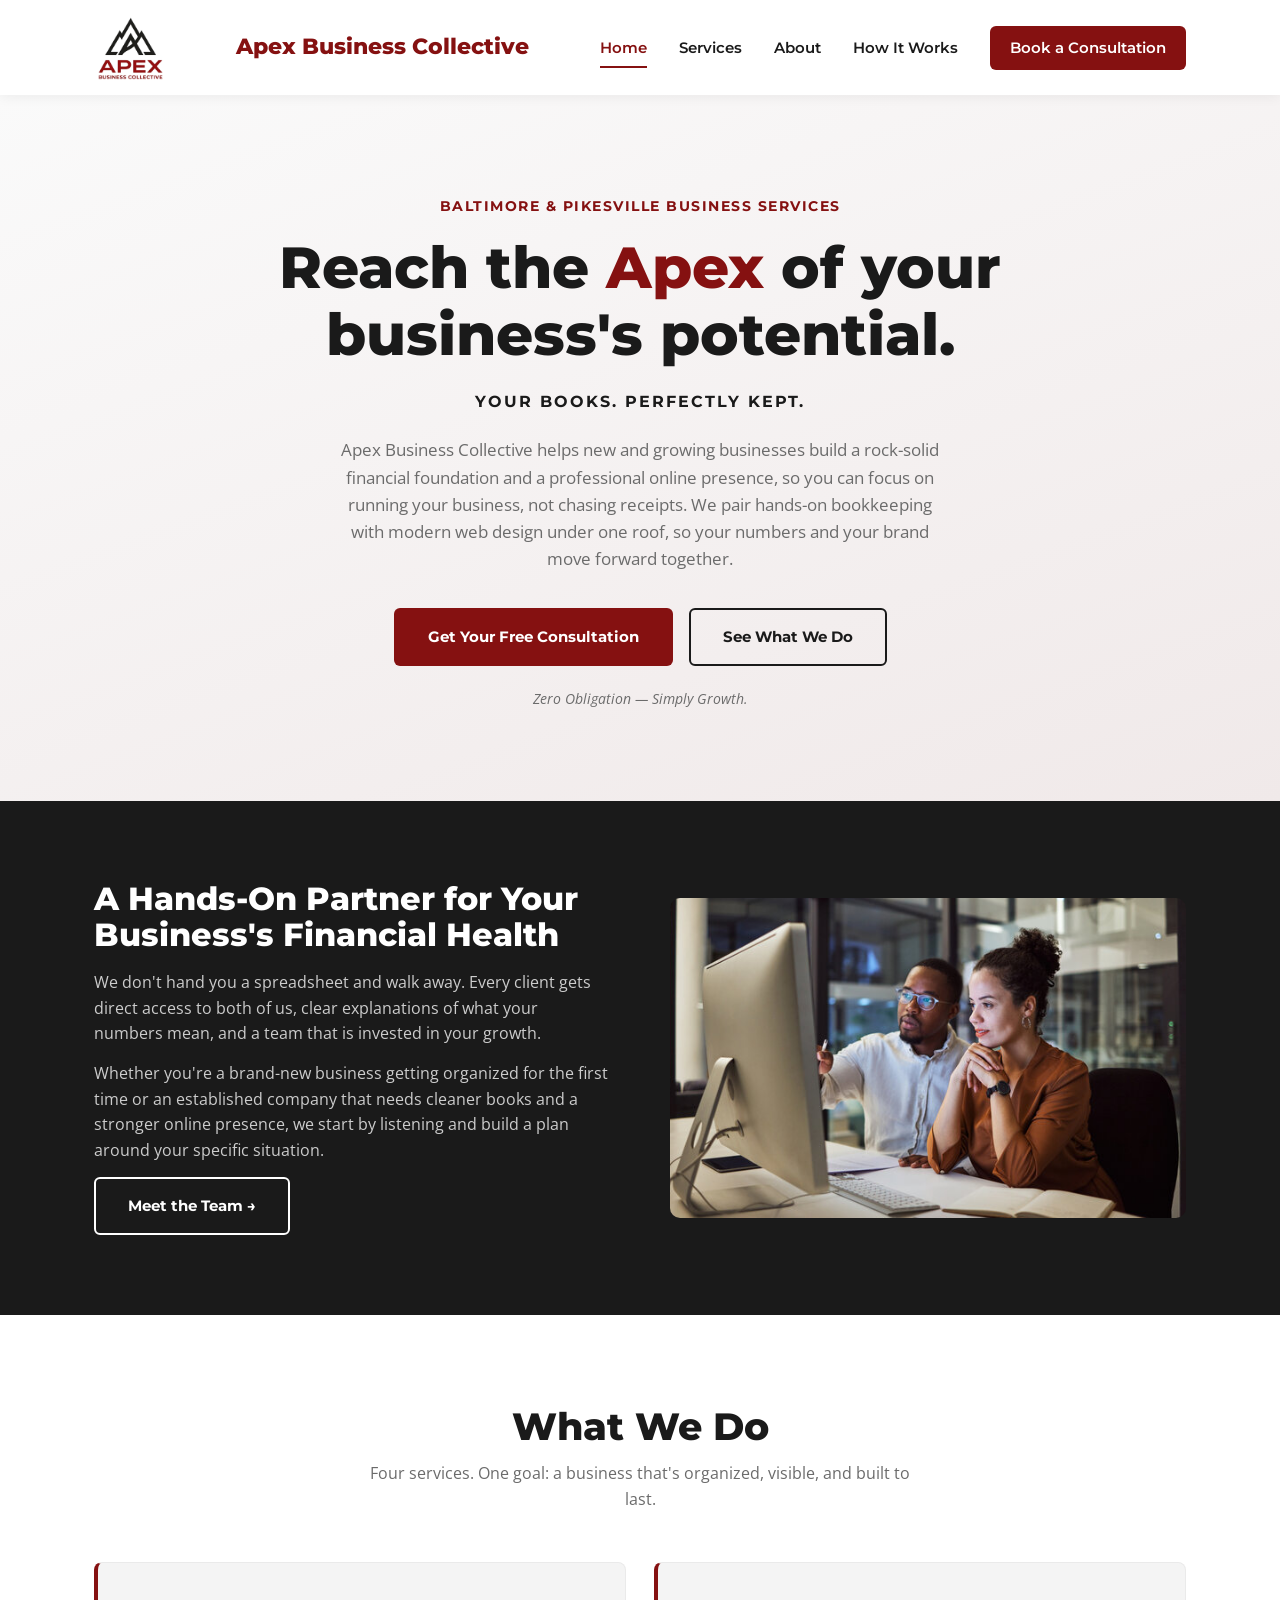
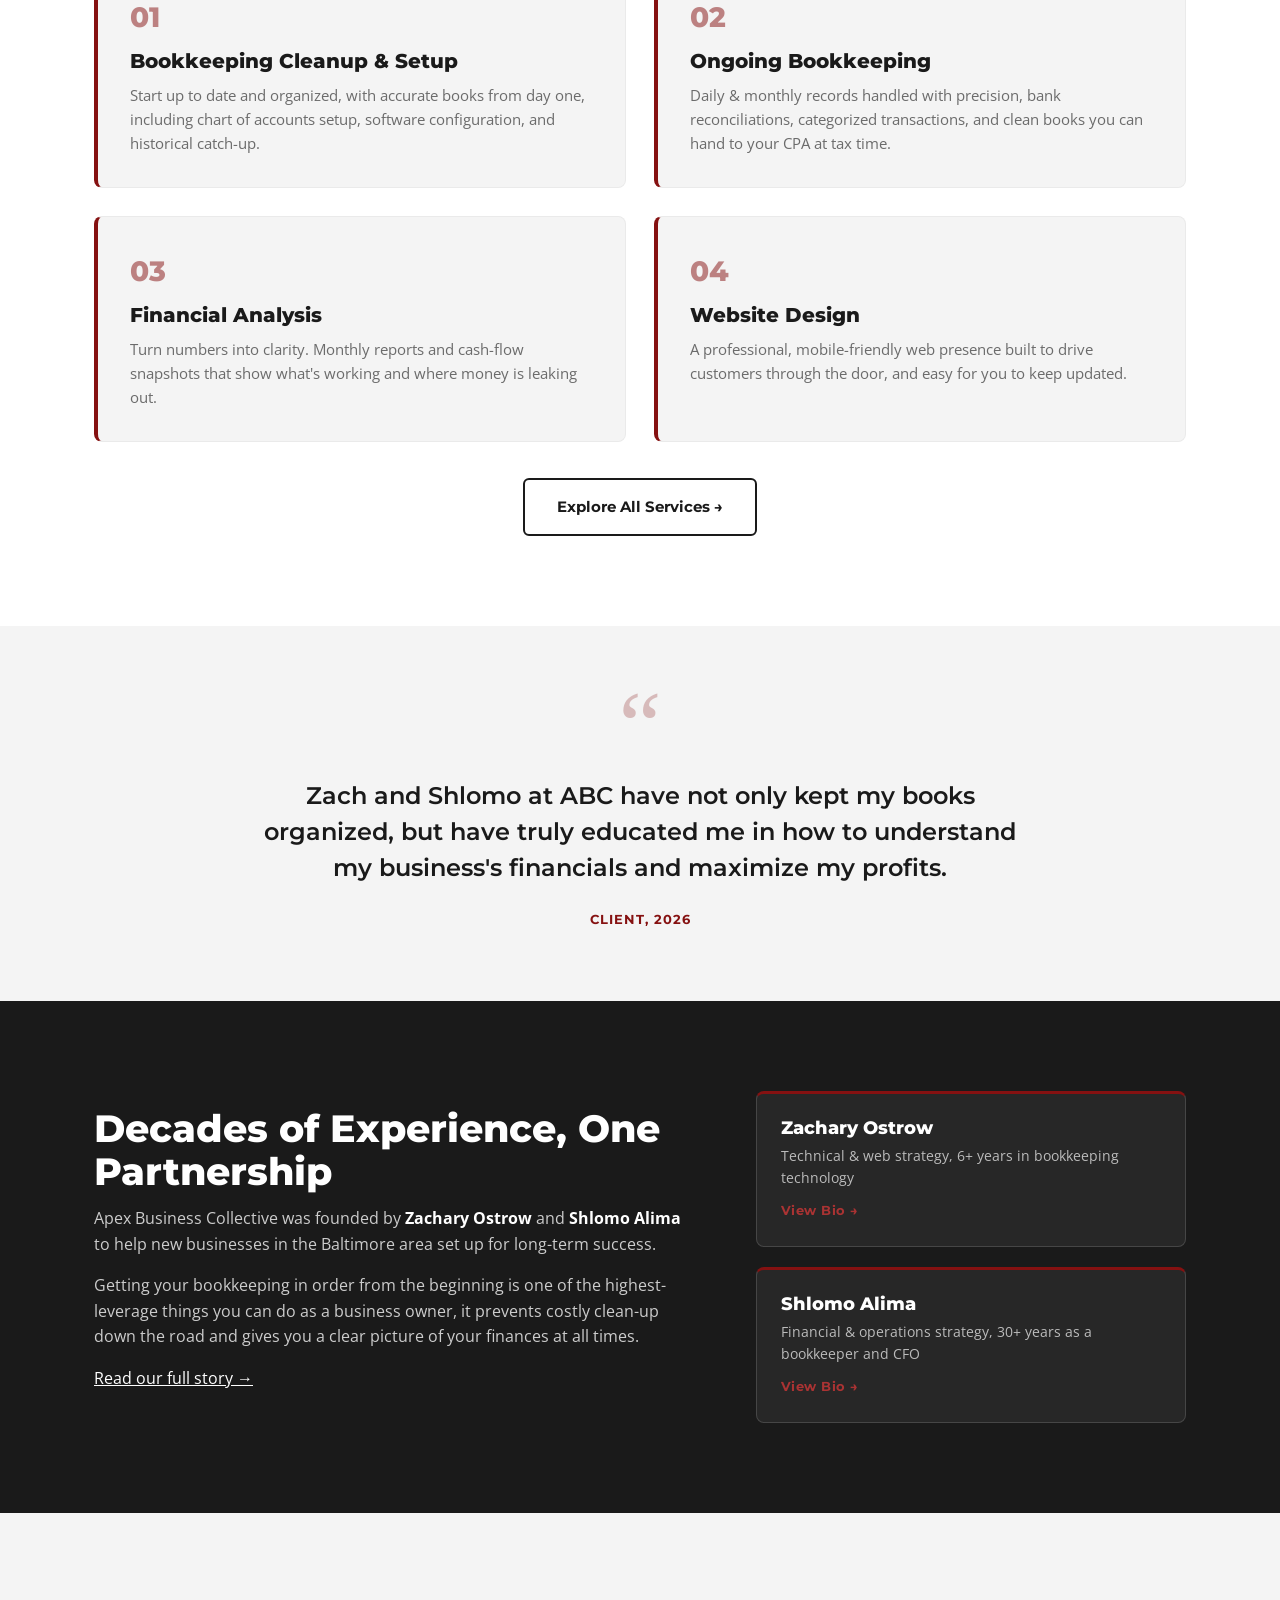
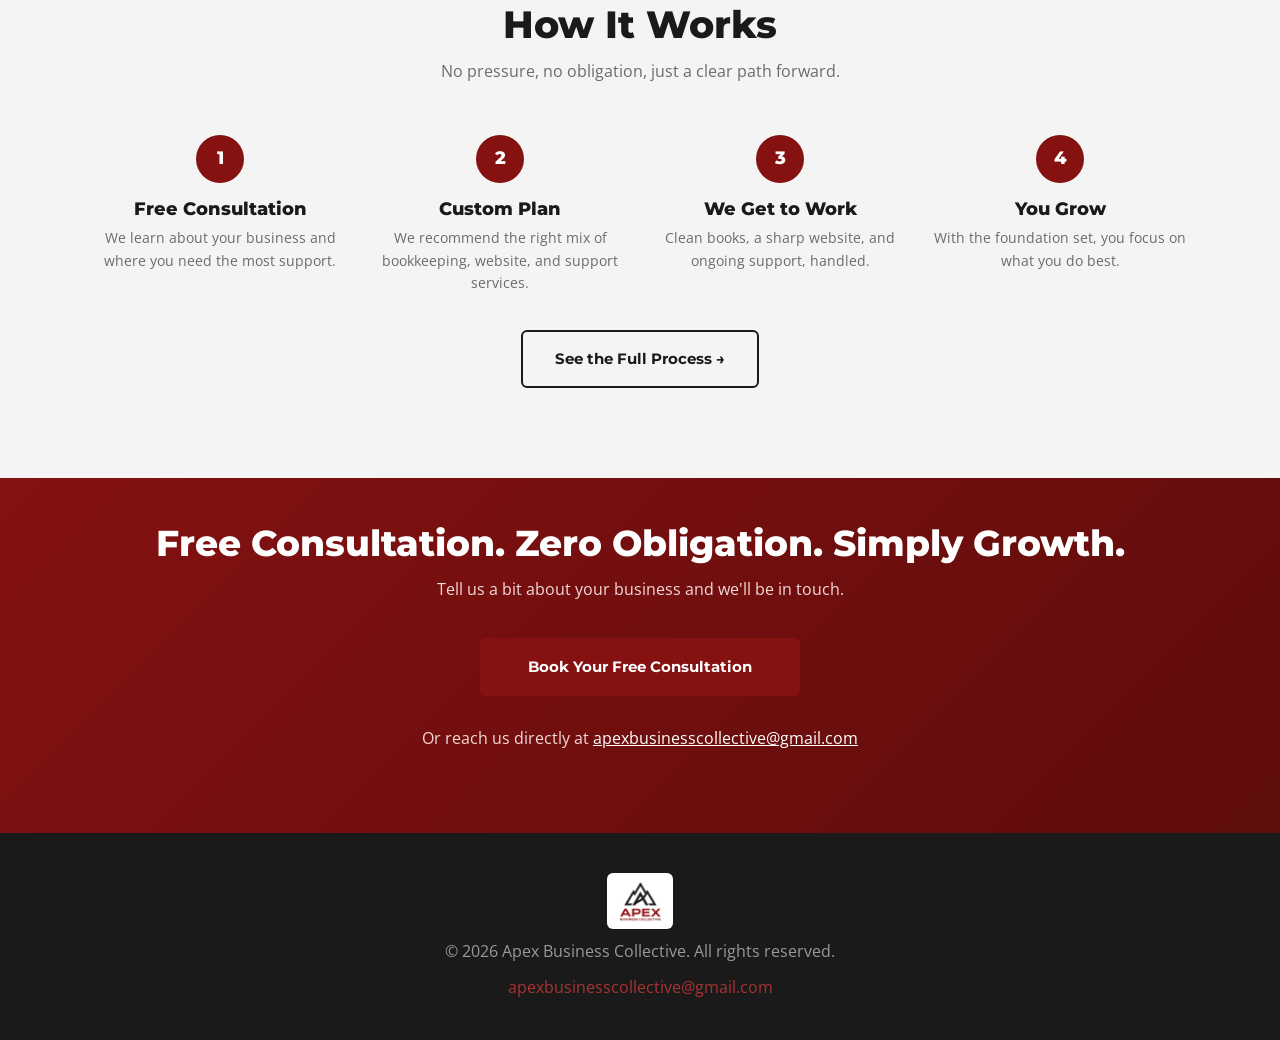
==== commit 6618593d: "Add files via upload" ====
--- a/index.html
+++ b/index.html
@@ -49,36 +49,58 @@
     </div>
   </section>
 
+  <section class="home-feature">
+    <div class="container home-feature-inner">
+      <div class="home-feature-text reveal">
+        <h2>A Hands-On Partner for Your Business's Financial Health</h2>
+        <p>We don't hand you a spreadsheet and walk away. Every client gets direct access to both of us, clear explanations of what your numbers mean, and a team that is invested in your growth.</p>
+        <p>Whether you're a brand-new business getting organized for the first time or an established company that needs cleaner books and a stronger online presence, we start by listening and build a plan around your specific situation.</p>
+        <a href="about.html" class="btn btn-ghost" style="border-color:#fff; color:#fff;">Meet the Team &rarr;</a>
+      </div>
+      <img src="assets/team-working.jpg" alt="Apex team working with a client" class="home-feature-img reveal">
+    </div>
+  </section>
+
   <section class="services">
     <div class="container">
       <h2 class="section-title reveal">What We Do</h2>
       <p class="section-sub reveal">Four services. One goal: a business that's organized, visible, and built to last.</p>
 
       <div class="service-grid reveal-stagger">
-        <div class="service-card reveal-item">
+        <a href="services.html#service-01" class="service-card reveal-item service-card-link">
           <span class="service-num">01</span>
           <h3>Bookkeeping Cleanup &amp; Setup</h3>
           <p>Start up to date and organized, with accurate books from day one, including chart of accounts setup, software configuration, and historical catch-up.</p>
-        </div>
-        <div class="service-card reveal-item">
+        </a>
+        <a href="services.html#service-02" class="service-card reveal-item service-card-link">
           <span class="service-num">02</span>
           <h3>Ongoing Bookkeeping</h3>
           <p>Daily &amp; monthly records handled with precision, bank reconciliations, categorized transactions, and clean books you can hand to your CPA at tax time.</p>
-        </div>
-        <div class="service-card reveal-item">
+        </a>
+        <a href="services.html#service-03" class="service-card reveal-item service-card-link">
           <span class="service-num">03</span>
           <h3>Financial Analysis</h3>
           <p>Turn numbers into clarity. Monthly reports and cash-flow snapshots that show what's working and where money is leaking out.</p>
-        </div>
-        <div class="service-card reveal-item">
+        </a>
+        <a href="services.html#service-04" class="service-card reveal-item service-card-link">
           <span class="service-num">04</span>
           <h3>Website Design</h3>
           <p>A professional, mobile-friendly web presence built to drive customers through the door, and easy for you to keep updated.</p>
-        </div>
+        </a>
       </div>
       <p class="reveal" style="text-align:center; margin-top:36px;">
         <a href="services.html" class="btn btn-ghost">Explore All Services &rarr;</a>
       </p>
+    </div>
+  </section>
+
+  <section class="testimonial-band">
+    <div class="container">
+      <div class="testimonial-card reveal">
+        <span class="testimonial-mark">&ldquo;</span>
+        <blockquote>Zach and Shlomo at ABC have not only kept my books organized, but have truly educated me in how to understand my business's financials and maximize my profits.</blockquote>
+        <cite>Client, 2026</cite>
+      </div>
     </div>
   </section>
 
@@ -91,14 +113,16 @@
         <p><a href="about.html" style="color:#fff; text-decoration: underline;">Read our full story &rarr;</a></p>
       </div>
       <div class="about-cards reveal">
-        <div class="founder-card">
+        <a href="about.html#founders-section" class="founder-card founder-card-link">
           <h4>Zachary Ostrow</h4>
           <p>Technical &amp; web strategy, 6+ years in bookkeeping technology</p>
-        </div>
-        <div class="founder-card">
+          <span class="founder-card-cta">View Bio &rarr;</span>
+        </a>
+        <a href="about.html#founders-section" class="founder-card founder-card-link">
           <h4>Shlomo Alima</h4>
           <p>Financial &amp; operations strategy, 30+ years as a bookkeeper and CFO</p>
-        </div>
+          <span class="founder-card-cta">View Bio &rarr;</span>
+        </a>
       </div>
     </div>
   </section>
--- a/styles.css
+++ b/styles.css
@@ -330,6 +330,13 @@
   box-shadow: 0 10px 24px rgba(0,0,0,0.08);
 }
 
+.service-card-link {
+  display: block;
+  text-decoration: none;
+  color: inherit;
+  cursor: pointer;
+}
+
 .service-num {
   font-family: var(--font-head);
   font-weight: 800;
@@ -422,6 +429,37 @@
 .story-inner { max-width: 760px; margin: 0 auto; }
 .story-inner p { margin-bottom: 18px; font-size: 16.5px; color: #333; }
 
+.story-split {
+  display: grid;
+  grid-template-columns: 1fr auto;
+  gap: 60px;
+  align-items: center;
+}
+
+.story-text p { margin-bottom: 18px; font-size: 16.5px; color: #333; }
+
+.story-img {
+  flex-shrink: 0;
+}
+
+.story-img .founders-photo {
+  width: 300px;
+  max-width: 300px;
+  border-radius: 12px;
+  box-shadow: 0 12px 36px rgba(0,0,0,0.12);
+  display: block;
+}
+
+@media (max-width: 880px) {
+  .story-split {
+    grid-template-columns: 1fr;
+  }
+  .story-img .founders-photo {
+    width: 220px;
+    margin: 0 auto;
+  }
+}
+
 .founders-detail {
   padding: 90px 0;
   background: var(--gray-light);
@@ -436,6 +474,98 @@
 
 .values-band {
   padding: 90px 0;
+}
+
+/* Home feature strip (team photo) */
+.home-feature {
+  padding: 80px 0;
+  background: var(--black);
+  color: var(--white);
+}
+
+.home-feature-inner {
+  display: grid;
+  grid-template-columns: 1fr 1fr;
+  gap: 60px;
+  align-items: center;
+}
+
+.home-feature-img {
+  width: 100%;
+  border-radius: 10px;
+  display: block;
+  object-fit: cover;
+  max-height: 380px;
+}
+
+.home-feature-text h2 {
+  font-size: clamp(24px, 3vw, 32px);
+  color: var(--white);
+  margin-bottom: 16px;
+}
+
+.home-feature-text p {
+  color: #ccc;
+  font-size: 16px;
+  margin-bottom: 14px;
+}
+
+/* Founders photo (about) */
+.founders-photo-wrap {
+  text-align: center;
+  margin-bottom: 50px;
+}
+
+.founders-photo {
+  display: inline-block;
+  max-width: 340px;
+  width: 100%;
+  border-radius: 12px;
+  box-shadow: 0 12px 36px rgba(0,0,0,0.12);
+}
+
+/* Software / tool logos strip */
+.tools-strip {
+  padding: 60px 0;
+  background: var(--gray-light);
+  border-top: 1px solid #e4e4e4;
+}
+
+.tools-strip h3 {
+  text-align: center;
+  font-size: 18px;
+  margin-bottom: 30px;
+  color: var(--gray);
+  text-transform: uppercase;
+  letter-spacing: 1px;
+  font-weight: 700;
+}
+
+.tools-logos {
+  display: flex;
+  align-items: center;
+  justify-content: center;
+  gap: 52px;
+  flex-wrap: wrap;
+}
+
+.tools-logos img {
+  height: 90px;
+  width: auto;
+  object-fit: contain;
+  opacity: 0.85;
+  transition: opacity 0.2s;
+  filter: grayscale(10%);
+}
+
+.tools-logos img:hover {
+  opacity: 1;
+  filter: none;
+}
+
+@media (max-width: 880px) {
+  .home-feature-inner { grid-template-columns: 1fr; }
+  .home-feature-img { max-height: 280px; }
 }
 
 /* Process timeline */
@@ -569,6 +699,48 @@
   margin-top: 4px;
 }
 
+/* Testimonial */
+.testimonial-band {
+  background: var(--gray-light);
+  padding: 70px 0;
+}
+
+.testimonial-card {
+  max-width: 780px;
+  margin: 0 auto;
+  text-align: center;
+  position: relative;
+}
+
+.testimonial-mark {
+  display: block;
+  font-family: Georgia, serif;
+  font-size: 96px;
+  line-height: 0.6;
+  color: var(--maroon);
+  opacity: 0.25;
+  margin-bottom: 24px;
+}
+
+.testimonial-card blockquote {
+  font-family: var(--font-head);
+  font-size: clamp(18px, 2.5vw, 24px);
+  font-weight: 600;
+  color: var(--black);
+  line-height: 1.5;
+  margin-bottom: 20px;
+}
+
+.testimonial-card cite {
+  font-style: normal;
+  font-family: var(--font-head);
+  font-weight: 700;
+  font-size: 13px;
+  text-transform: uppercase;
+  letter-spacing: 1px;
+  color: var(--maroon);
+}
+
 /* About */
 .about {
   background: var(--black);
@@ -604,6 +776,28 @@
 .founder-card h4 { font-size: 18px; margin-bottom: 6px; }
 .founder-card p { color: #bbb; font-size: 14px; }
 
+.founder-card-link {
+  display: block;
+  text-decoration: none;
+  transition: transform 0.2s, box-shadow 0.2s, background 0.2s;
+}
+
+.founder-card-link:hover {
+  background: rgba(255,255,255,0.1);
+  transform: translateY(-3px);
+  box-shadow: 0 8px 20px rgba(0,0,0,0.2);
+}
+
+.founder-card-cta {
+  display: inline-block;
+  margin-top: 10px;
+  font-family: var(--font-head);
+  font-weight: 700;
+  font-size: 13px;
+  color: var(--maroon-light);
+  letter-spacing: 0.5px;
+}
+
 /* Process */
 .process { padding: 90px 0; background: var(--gray-light); }
 
@@ -637,7 +831,7 @@
 .cta-banner {
   background: linear-gradient(135deg, var(--maroon) 0%, var(--maroon-dark) 100%);
   color: var(--white);
-  padding: 90px 0;
+  padding: 45px 0;
 }
 
 .cta-inner { text-align: center; }
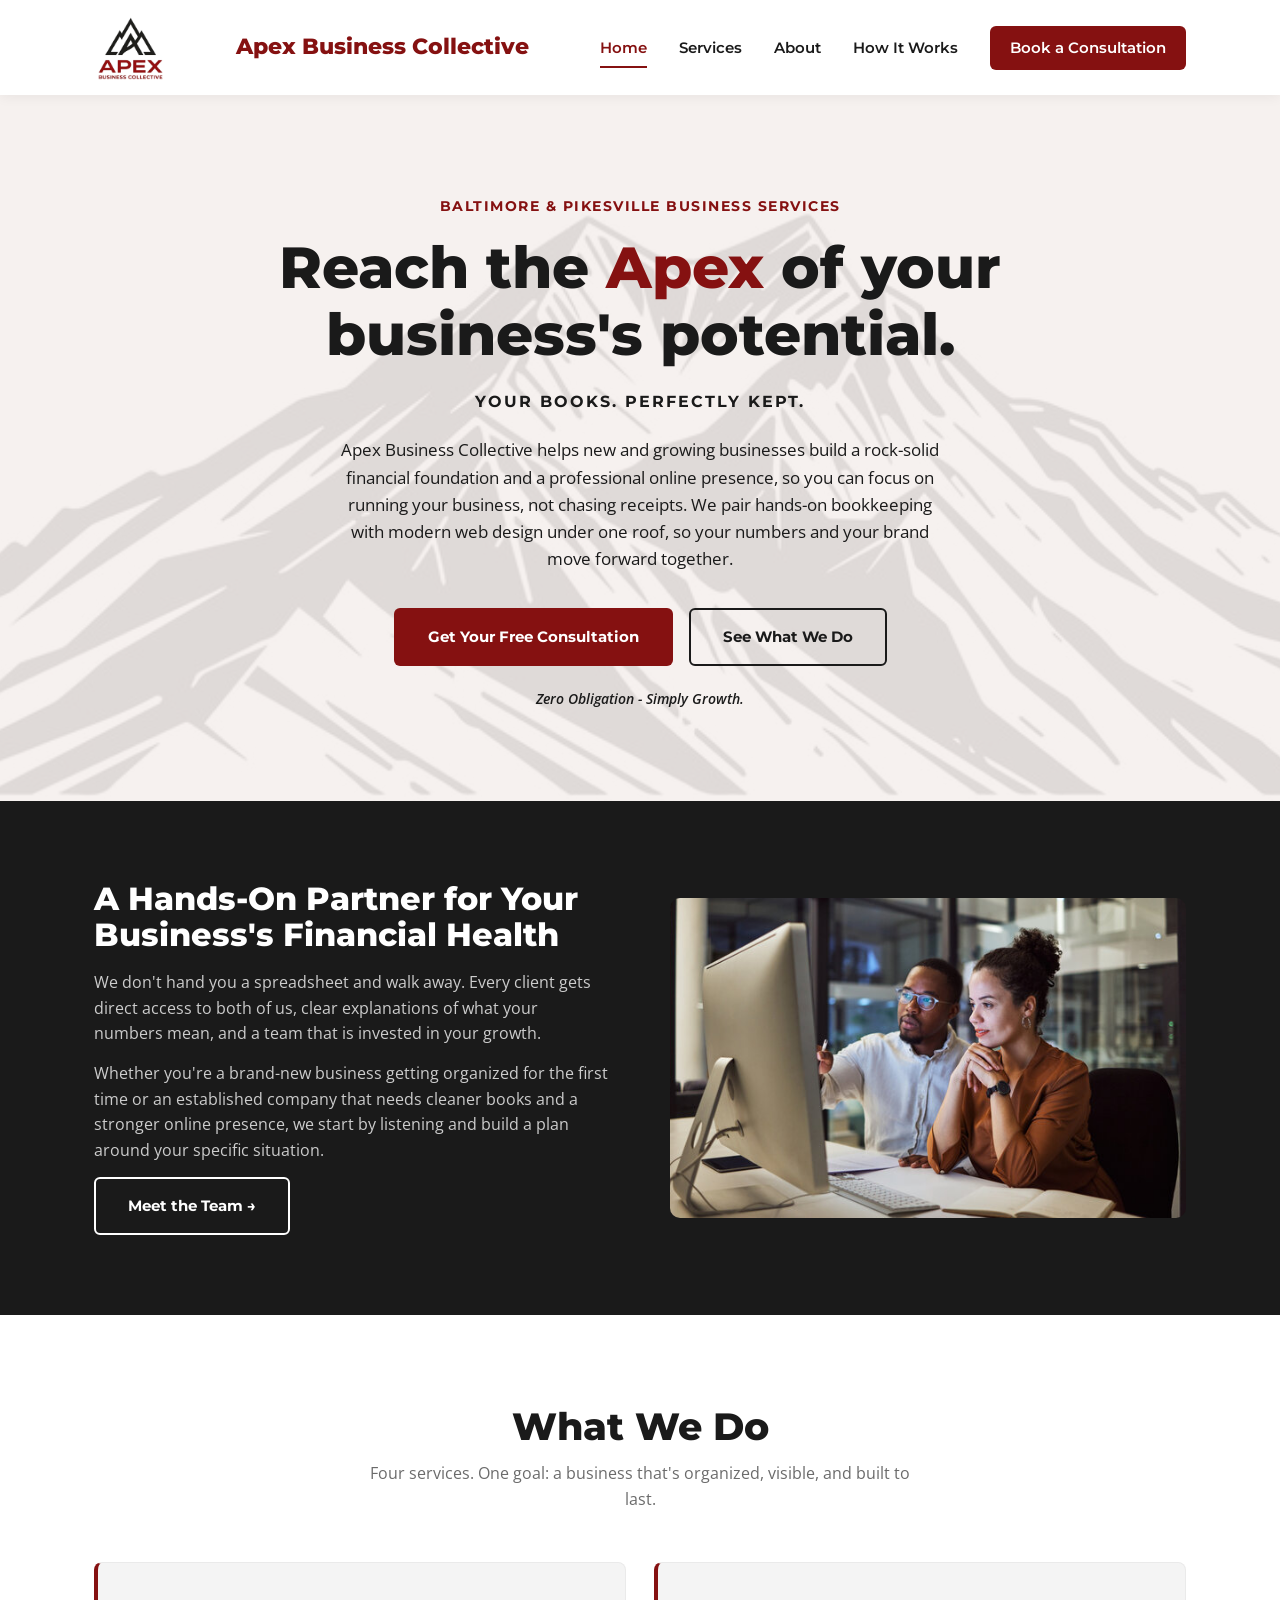
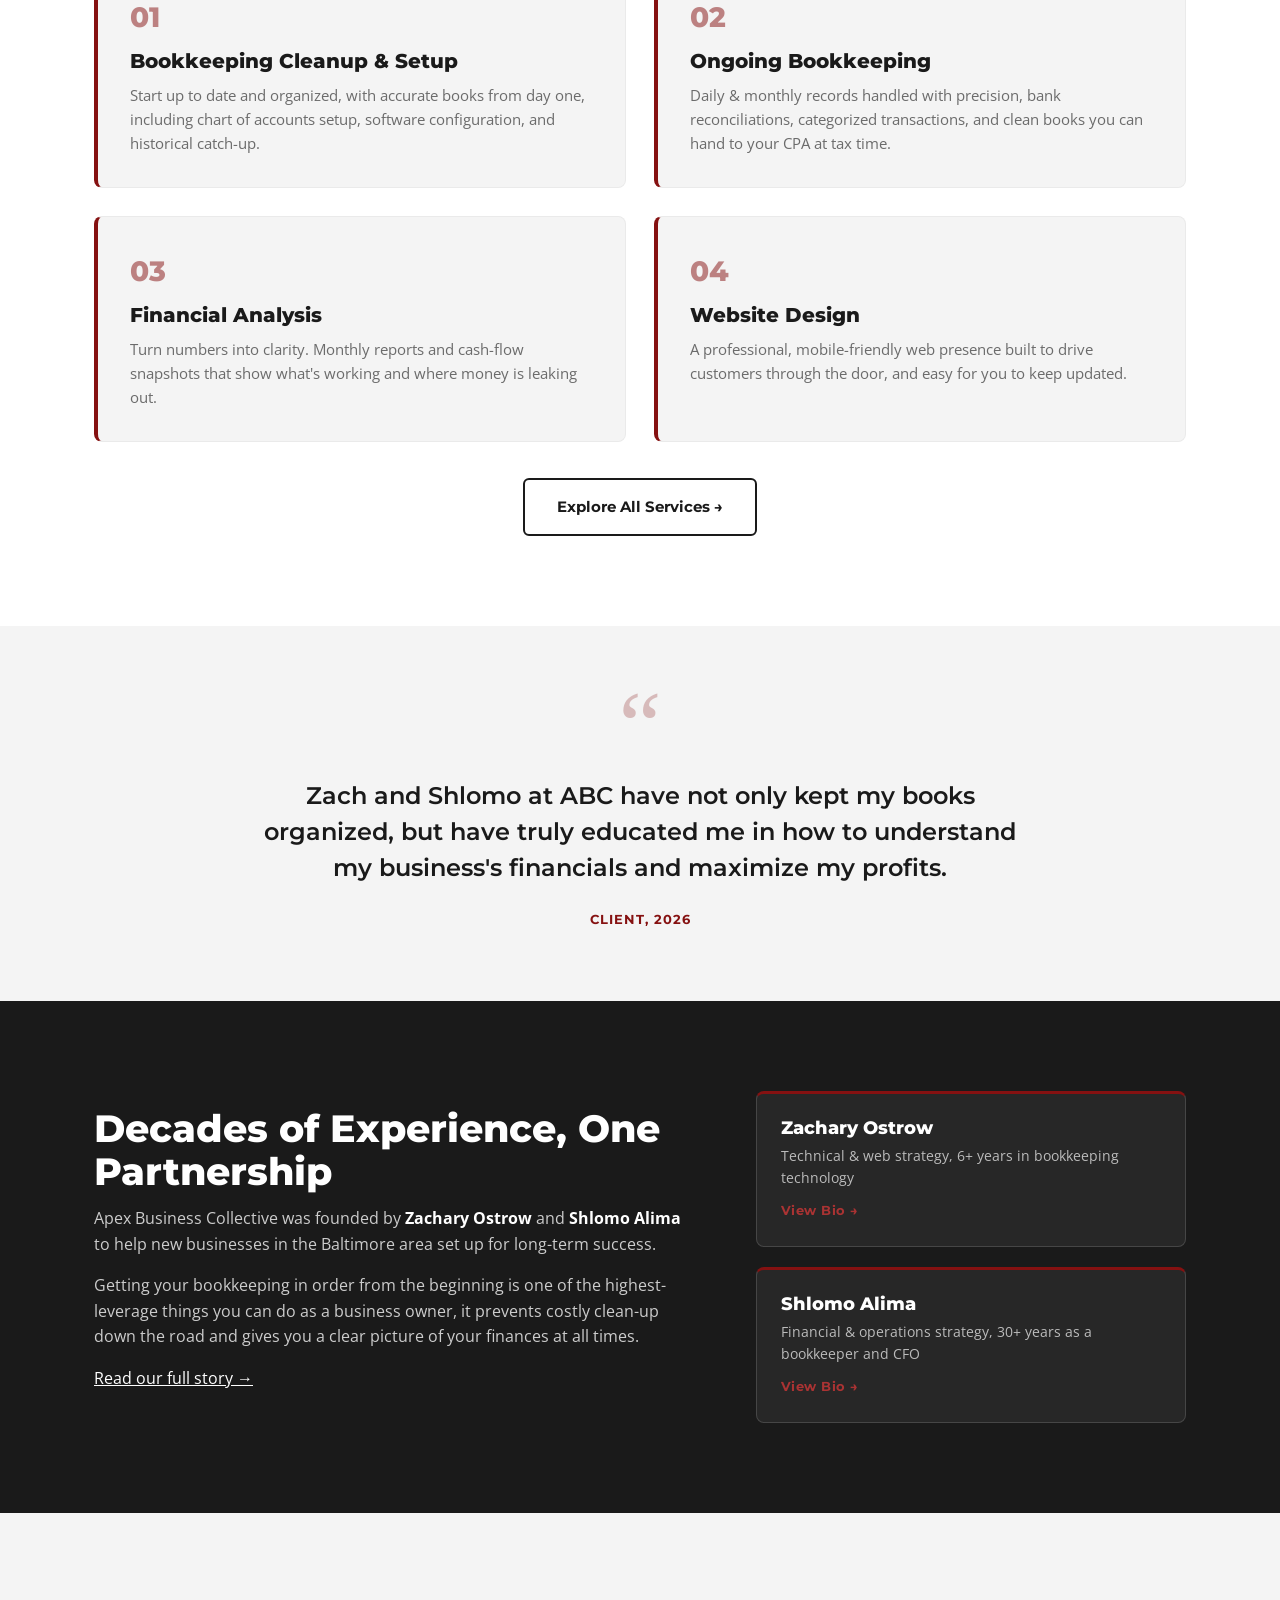
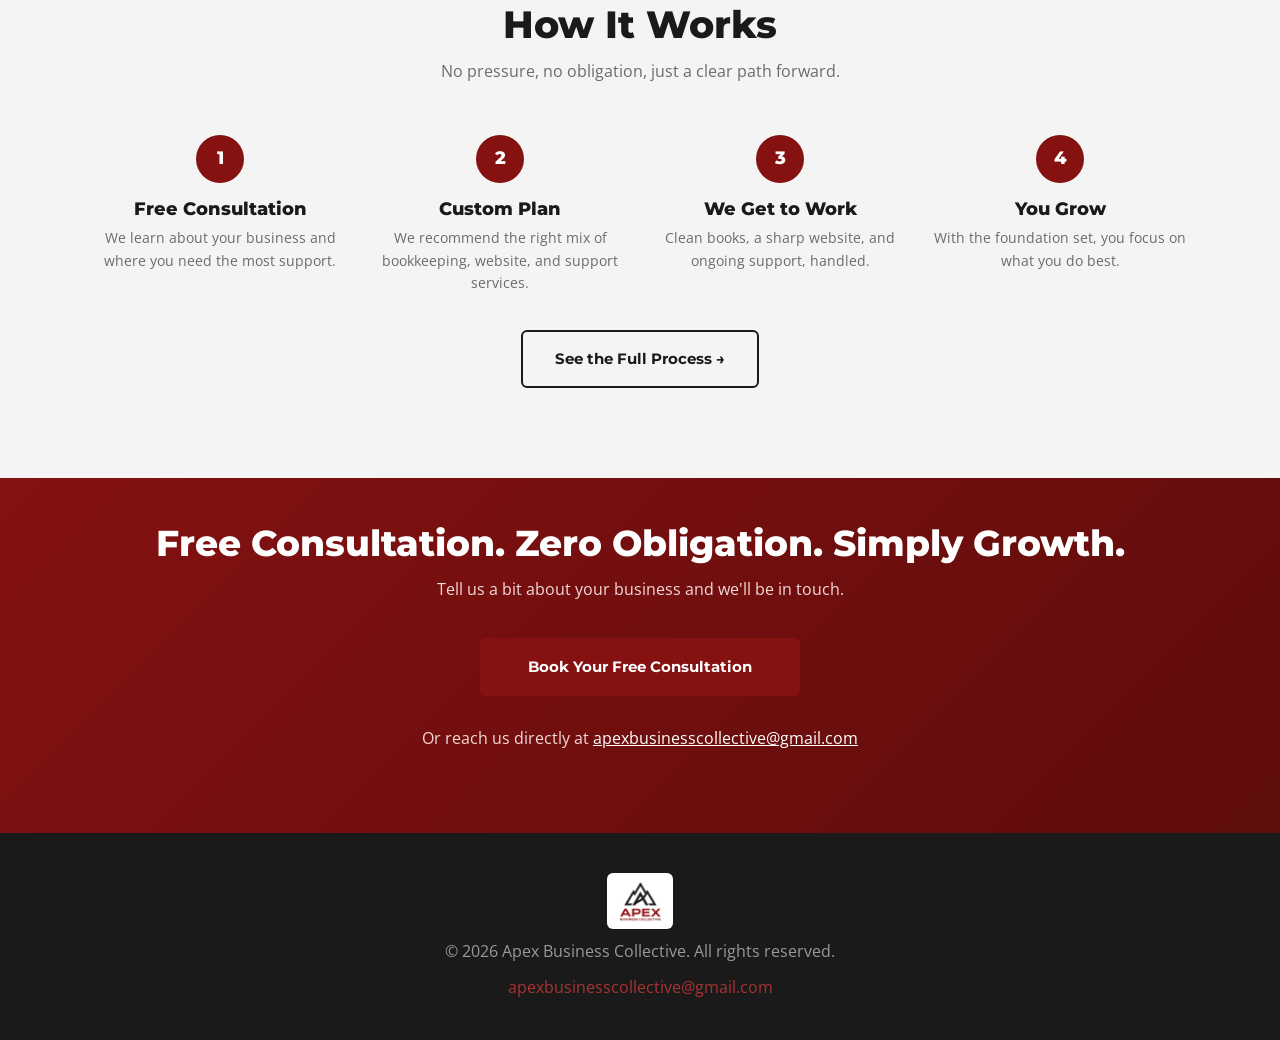
==== commit 415aef73: "Add files via upload" ====
--- a/index.html
+++ b/index.html
@@ -45,7 +45,7 @@
         <a href="https://calendar.app.google/qiCQmTre6KqLzsWX6" class="btn btn-primary" target="_blank" rel="noopener">Get Your Free Consultation</a>
         <a href="services.html" class="btn btn-ghost">See What We Do</a>
       </div>
-      <p class="hero-note">Zero Obligation &mdash; Simply Growth.</p>
+      <p class="hero-note">Zero Obligation - Simply Growth.</p>
     </div>
   </section>
 
--- a/styles.css
+++ b/styles.css
@@ -167,9 +167,25 @@
 
 /* Hero */
 .hero {
-  background: linear-gradient(160deg, #fafafa 0%, #f0e9e9 100%);
+  position: relative;
   padding: 100px 0 90px;
   text-align: center;
+  overflow: hidden;
+  background: #f5f0ee;
+}
+
+.hero::before {
+  content: '';
+  position: absolute;
+  inset: 0;
+  background: url('assets/mountain-bg.jpg') center bottom / cover no-repeat;
+  opacity: 0.10;
+  z-index: 0;
+}
+
+.hero .container {
+  position: relative;
+  z-index: 1;
 }
 
 /* Page Hero (subpages) */
@@ -241,7 +257,7 @@
 .hero-desc {
   max-width: 620px;
   margin: 0 auto 36px;
-  color: var(--gray);
+  color: var(--black);
   font-size: 17px;
 }
 
@@ -289,8 +305,9 @@
 
 .hero-note {
   font-style: italic;
-  color: var(--gray);
+  color: var(--black);
   font-size: 14px;
+  font-weight: 600;
 }
 
 /* Section generic */
